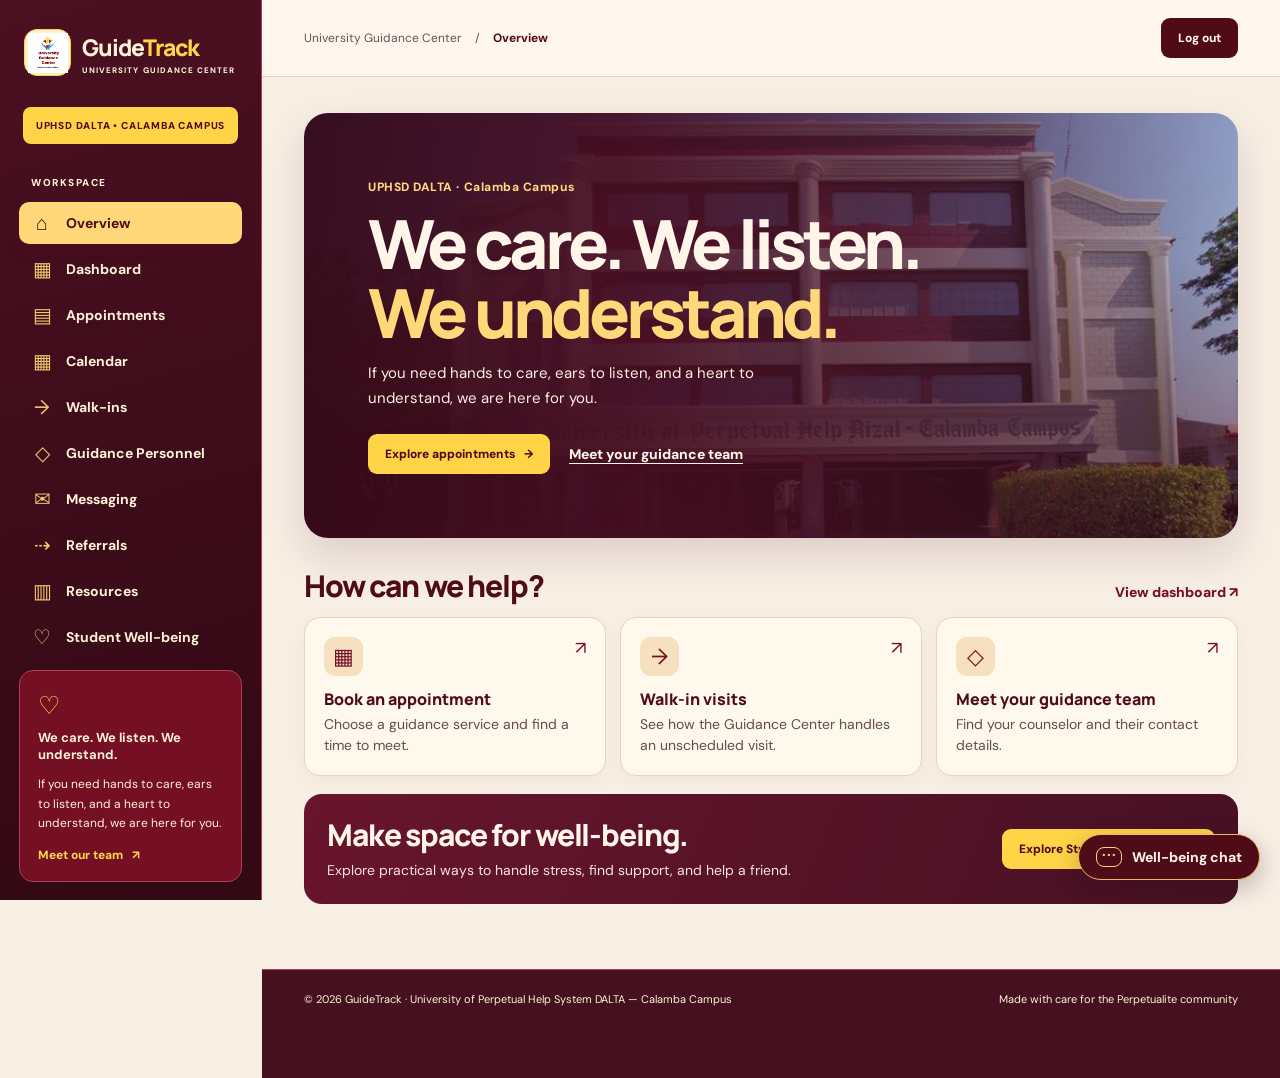
==== index.html @ 4d70324f "Add the guidance calendar and restrict appointment hours" ====
<!doctype html><html lang="en"><head><meta charset="UTF-8"><meta name="viewport" content="width=device-width, initial-scale=1"><meta name="theme-color" content="#740f24"><title>GuideTrack | University Guidance Center</title><meta name="description" content="GuideTrack guidance management portal for UPHSD Calamba"><link rel="preconnect" href="https://fonts.googleapis.com"><link rel="preconnect" href="https://fonts.gstatic.com" crossorigin><link href="https://fonts.googleapis.com/css2?family=DM+Sans:wght@400;500;600;700&family=Manrope:wght@400;500;600;700;800&display=swap" rel="stylesheet"><link rel="stylesheet" href="styles.css?v=maroon-yellow"><link rel="stylesheet" href="workspace.css?v=guidance-calendar"></head><body class="portal-page"><a class="portal-skip" href="#content">Skip to content</a><div class="app"><aside class="sidebar"><a class="brand" href="#home"><span class="brand-icon"><img src="guidance-logo.png" alt="Guidance Center logo"></span><span><strong>Guide<span>Track</span></strong><small>UNIVERSITY GUIDANCE CENTER</small></span></a><div class="campus">UPHSD DALTA <span>•</span> CALAMBA CAMPUS</div><div class="nav-label">WORKSPACE</div><nav id="nav" aria-label="GuideTrack workspace">
<a href="#home" data-page="home"><span class="portal-nav-icon" aria-hidden="true">&#8962;</span>Overview</a>
<a href="#dashboard" data-page="dashboard"><span class="portal-nav-icon" aria-hidden="true">&#9638;</span>Dashboard</a>
<a href="#appointments" data-page="appointments"><span class="portal-nav-icon" aria-hidden="true">&#9636;</span>Appointments</a>
<a href="#calendar" data-page="calendar"><span class="portal-nav-icon" aria-hidden="true">&#9638;</span>Calendar</a>
<a href="#walk-in" data-page="walk-in"><span class="portal-nav-icon" aria-hidden="true">&#8594;</span>Walk-ins</a>
<a href="#guidance" data-page="guidance"><span class="portal-nav-icon" aria-hidden="true">&#9671;</span>Guidance Personnel</a>
<a href="#messages" data-page="messages"><span class="portal-nav-icon" aria-hidden="true">&#9993;</span>Messaging</a>
<a href="#referrals" data-page="referrals"><span class="portal-nav-icon" aria-hidden="true">&#8674;</span>Referrals</a>
<a href="#resources" data-page="resources"><span class="portal-nav-icon" aria-hidden="true">&#9637;</span>Resources</a>
<a href="#wellbeing" data-page="wellbeing"><span class="portal-nav-icon" aria-hidden="true">&#9825;</span>Student Well-being</a>
</nav><div class="side-bottom"><div class="support"><span class="support-icon">♡</span><strong>We care. We listen. We understand.</strong><p>If you need hands to care, ears to listen, and a heart to understand, we are here for you.</p><a href="#guidance">Meet our team <span>↗</span></a></div></div></aside><div class="main-wrap"><header class="topbar"><button id="menu" class="menu" type="button" aria-label="Toggle menu" aria-controls="nav" aria-expanded="false">☰</button><div class="breadcrumbs">University Guidance Center <span>/</span> <strong id="crumb">Overview</strong></div><div class="top-right"><form method="post" action="/auth/logout"><button class="btn maroon" type="submit">Log out</button></form></div></header><main id="content" class="content" tabindex="-1"></main><footer class="footer">© 2026 GuideTrack · University of Perpetual Help System DALTA — Calamba Campus <span>Made with care for the Perpetualite community</span></footer></div></div><div id="toast" role="status" aria-live="polite"></div><script src="app.js?v=guidance-calendar"></script><details class="awareness-chat" id="awareness-chat">
  <summary class="chat-launcher"><span class="chat-icon" aria-hidden="true"></span><span>Well-being chat</span></summary>
  <section class="chat-window" aria-labelledby="chat-title">
    <header class="chat-header">
      <span class="chat-avatar" aria-hidden="true">&#9825;</span>
      <div><h2 id="chat-title">Well-being chat</h2><p>GuideTrack &middot; AI-assisted support</p></div>
      <button class="chat-close" type="button" aria-label="Close Well-being chat">&times;</button>
    </header>
    <div class="chat-conversation">
      <div class="chat-messages" id="chat-messages" role="log" aria-live="polite" aria-label="Chat messages" tabindex="0">
        <div class="chat-message"><span class="chat-author">GuideTrack</span><p>Hi, I&rsquo;m glad you&rsquo;re here. We can explore everyday well-being topics or ways to reach out for support. What&rsquo;s on your mind?</p></div>
      </div>
      <div class="chat-typing" id="chat-typing" role="status" hidden>
        <span class="chat-dots" aria-hidden="true"><i></i><i></i><i></i></span>
        <span>GuideTrack is finding a reply</span>
      </div>
    </div>
    <div class="chat-composer">
      <div class="chat-prompts" aria-label="Suggested questions">
        <button type="button" data-prompt="How can I handle exam stress?">Exam stress</button>
        <button type="button" data-prompt="How can I build a better sleep routine?">Better sleep</button>
        <button type="button" data-prompt="How do I reach the Guidance Center?">Find support</button>
      </div>
      <form id="awareness-form">
        <label class="chat-only-screen-reader" for="awareness-message">Your message</label>
        <textarea id="awareness-message" maxlength="800" rows="2" placeholder="Write a message&hellip;" aria-describedby="chat-privacy" required></textarea>
        <button class="chat-send" type="submit">Send <span aria-hidden="true">&rarr;</span></button>
      </form>
      <p id="chat-privacy">The chat may send your message to Cloudflare Workers AI to match it to a topic. Leave out private details.</p>
      <div class="chat-links">
        <a href="#wellbeing/urgent">Urgent help</a>
        <a href="#wellbeing">Mental health resources</a>
      </div>
    </div>
  </section>
</details><script src="wellbeing.js?v=internal-resources" defer></script></body></html>
---- styles.css ----
:root {
  --maroon-deep: #500b19;
  --maroon: #740f24;
  --maroon-accent: #932039;
  --gold: #f2cb72;
  --gold-ink: #835813;
}
*{box-sizing:border-box}html{scroll-behavior:smooth}body{margin:0;background:#f7f7f8;color:#24252c;font-family:'DM Sans',sans-serif;font-size:14px}a{text-decoration:none;color:inherit}button,input,select,textarea{font:inherit}button{cursor:pointer}.app{min-height:100vh;display:flex}.sidebar{width:262px;flex:none;background:#fff;border-right:1px solid #ececf0;padding:29px 19px 18px;display:flex;flex-direction:column;position:sticky;top:0;height:100vh;z-index:10}.brand{display:flex;align-items:center;gap:11px;padding:0 5px}.brand-icon{height:47px;width:47px;border:1px solid #eee1e5;border-radius:13px;display:grid;place-items:center;background:#fff}.brand-icon img{width:40px;height:40px;object-fit:contain}.brand strong{font:800 23px Manrope,sans-serif;letter-spacing:-1px;color:var(--maroon)}.brand strong span{color:var(--gold-ink)}.brand small{display:block;color:#9a9ba4;font-size:8px;font-weight:800;letter-spacing:1.05px;margin-top:2px}.campus{margin:28px 4px 32px;background:#fbf5f6;color:var(--maroon);border-radius:8px;padding:12px;font-size:10px;font-weight:800;letter-spacing:.8px;text-align:center}.campus span{color:var(--gold-ink)}.nav-label{font-size:10px;color:#aaaab3;font-weight:800;letter-spacing:1.5px;margin:0 12px 13px}nav{display:grid;gap:6px}nav a{padding:13px 14px;border-radius:9px;color:#70717d;font-weight:700;display:flex;gap:13px;align-items:center}nav a span{font-size:20px;width:22px;text-align:center;font-weight:400}nav a:hover{background:#faf2f4;color:var(--maroon)}nav a.active{background:var(--maroon);color:#fff;box-shadow:0 6px 14px #740f2426}.side-bottom{margin-top:auto}.support{background:#faf1f3;border:1px solid #f2e2e7;border-radius:14px;padding:18px}.support-icon{font-size:25px;color:var(--maroon)}.support strong{display:block;color:var(--maroon-deep);font-size:13px;margin:7px 0}.support p{color:#877780;font-size:12px;line-height:1.6}.support a{color:var(--maroon);font-weight:800;font-size:12px}.support a span{margin-left:6px}.side-footer{font-size:10px;color:#aaa;text-align:center;margin-top:22px}.main-wrap{flex:1;min-width:0}.topbar{height:77px;background:#fff;border-bottom:1px solid #ececf0;display:flex;align-items:center;justify-content:space-between;padding:0 42px;gap:16px}.breadcrumbs{font-size:12px;color:#9b9ca5}.breadcrumbs span{margin:0 10px;color:#d3d3d9}.breadcrumbs strong{color:#444651}.top-right{display:flex;align-items:center;gap:18px}.preview-tag{font-size:10px;letter-spacing:1px;font-weight:800;color:#995d2d;background:#fff6e9;padding:8px 11px;border-radius:20px}.user-dot{width:35px;height:35px;border-radius:50%;display:grid;place-items:center;background:#f0e4e7;color:var(--maroon);font-weight:800}.menu{display:none;background:none;border:0;font-size:23px}.content{max-width:1500px;padding:36px 42px 65px;margin:auto;min-height:calc(100vh - 130px)}.eyebrow{color:var(--maroon-accent);font-size:11px;letter-spacing:1.8px;font-weight:800;text-transform:uppercase}.page-title{font:800 clamp(26px,3vw,35px) Manrope,sans-serif;letter-spacing:-1.2px;margin:8px 0}.subtitle{color:#858692;font-size:14px;line-height:1.7}.hero{min-height:274px;background:linear-gradient(110deg,var(--maroon-deep),var(--maroon) 70%,var(--maroon-accent));color:#fff;border-radius:20px;position:relative;overflow:hidden;padding:39px 44px;display:flex;align-items:center;margin-bottom:28px}.hero:before,.hero:after{content:'';position:absolute;border:1px solid #ffffff1c;border-radius:50%;width:470px;height:470px;right:-100px;top:-220px}.hero:after{width:330px;height:330px;right:50px;top:-130px}.hero-copy{position:relative;z-index:1;max-width:660px}.hero .eyebrow{color:var(--gold)}.hero h1{font:800 clamp(27px,3vw,39px) Manrope,sans-serif;letter-spacing:-1.2px;margin:12px 0}.hero p{color:#f4dce3;line-height:1.7;max-width:560px}.hero .btn{margin-top:13px}.btn{display:inline-flex;align-items:center;justify-content:center;gap:9px;border:0;border-radius:9px;padding:12px 17px;font-weight:800;font-size:12px;transition:.15s}.btn:hover{transform:translateY(-1px)}.btn.gold{background:var(--gold);color:var(--maroon-deep)}.btn.maroon{background:var(--maroon);color:#fff}.btn.light{background:#f9f0f2;color:var(--maroon)}.btn.outline{border:1px solid #e9dfe2;color:var(--maroon);background:#fff}.section-title{font:800 19px Manrope,sans-serif;letter-spacing:-.6px;margin:0}.section-heading{display:flex;justify-content:space-between;align-items:center;margin:31px 0 17px;gap:12px}.section-heading a{color:var(--maroon);font-weight:800;font-size:12px}.grid{display:grid;gap:17px}.grid.three{grid-template-columns:repeat(3,minmax(0,1fr))}.grid.four{grid-template-columns:repeat(4,minmax(0,1fr))}.tile,.panel{background:#fff;border:1px solid #ebebef;border-radius:14px;padding:23px;box-shadow:0 4px 14px #20202a05}.tile{display:block;transition:.2s}.tile:hover{border-color:#e6c6ce;transform:translateY(-3px);box-shadow:0 12px 24px #20202a0b}.tile-icon{width:43px;height:43px;background:#f9eff2;color:var(--maroon-accent);border-radius:11px;display:grid;place-items:center;font-size:24px;margin-bottom:20px}.tile h3{font:800 15px Manrope,sans-serif;margin:0 0 9px}.tile p{font-size:12px;color:#92939c;line-height:1.7;margin:0}.tile .arrow{display:block;color:var(--maroon-accent);font-size:20px;margin-top:13px}.two-col{display:grid;grid-template-columns:1.3fr 1fr;gap:18px}.announcement{display:flex;gap:15px;align-items:start;padding:17px 0;border-bottom:1px solid #f0f0f2}.announcement:last-child{border:0}.announcement .date{background:#fbf2f4;color:var(--maroon);padding:9px;border-radius:8px;font-size:11px;text-align:center;font-weight:800;min-width:52px}.announcement strong{display:block;font-size:13px}.announcement p{color:#92939c;font-size:12px;line-height:1.6;margin:6px 0}.steps{display:grid;gap:15px}.step{display:flex;align-items:start;gap:14px}.step b{background:#f8eef1;color:var(--maroon);border-radius:9px;padding:10px 14px}.step strong{display:block;margin:2px 0 4px}.step p{margin:0;color:#92939c;font-size:12px;line-height:1.6}.team-grid{display:grid;grid-template-columns:repeat(4,minmax(0,1fr));gap:19px}.person{background:#fff;border:1px solid #ededf0;border-radius:15px;overflow:hidden}.portrait{height:260px;background:#f4edf0;overflow:hidden}.portrait img{width:100%;height:100%;object-fit:cover;object-position:center top}.person-body{padding:18px}.person-body h3{font:800 14px Manrope,sans-serif;margin:0 0 7px;line-height:1.5}.role{font-size:12px;font-weight:800;color:var(--maroon-accent)}.person-body p{font-size:11px;color:#8b8b95;line-height:1.65;min-height:32px}.person .btn{width:100%;margin-top:8px}.form-grid{display:grid;grid-template-columns:1fr 1fr;gap:17px}.field{display:grid;gap:8px}.field.full{grid-column:1/-1}.field label{font-size:12px;color:#4c4b55;font-weight:800}.field input,.field select,.field textarea{border:1px solid #e4e3e9;border-radius:9px;padding:13px;background:#fff;outline:none;width:100%;color:#353541}.field input:focus,.field select:focus,.field textarea:focus{border-color:var(--maroon-accent);box-shadow:0 0 0 3px #93203926}.field textarea{min-height:110px;resize:vertical}.note{border-radius:10px;padding:13px 16px;background:#fff7e9;color:#906a31;font-size:12px;line-height:1.6;margin:20px 0}.empty{padding:30px;text-align:center;color:#96969f;border:1px dashed #dedee3;border-radius:12px;background:#fff}.page-intro{margin-bottom:26px}.footer{border-top:1px solid #eee;padding:22px 42px;color:#a4a4ac;font-size:11px;display:flex;justify-content:space-between;gap:15px}#toast{position:fixed;right:24px;bottom:24px;background:#342b30;color:white;padding:14px 20px;border-radius:11px;box-shadow:0 12px 35px #0002;display:none;z-index:99;max-width:350px}.resources{display:grid;grid-template-columns:repeat(2,1fr);gap:16px}.resource{padding:20px;border:1px solid #eee;background:#fff;border-radius:13px}.resource h3{font:800 15px Manrope;margin:0 0 9px}.resource p{color:#888;font-size:12px;line-height:1.6}@media(max-width:1100px){.team-grid{grid-template-columns:repeat(2,1fr)}.grid.three{grid-template-columns:repeat(2,1fr)}}@media(max-width:760px){.sidebar{position:fixed;transform:translateX(-105%);transition:.2s;box-shadow:0 10px 50px #0002}.sidebar.open{transform:translateX(0)}.menu{display:block}.topbar{padding:0 18px;height:66px}.breadcrumbs{flex:1}.content{padding:23px 17px 45px}.hero{padding:29px 24px;min-height:300px}.hero h1{font-size:29px}.grid.three,.two-col,.team-grid,.form-grid,.resources{grid-template-columns:1fr}.field.full{grid-column:auto}.portrait{height:350px}.footer{padding:18px;display:block;line-height:1.7}.preview-tag{display:none}}
/* GuideTrack brand surfaces shared by the workspace and account pages. */
:root {
  --gold: #ffd447;
  --gold-ink: #714701;
  --canvas: #f5e5d0;
  --surface: #fff0ce;
  --surface-muted: #f7ddb0;
  --surface-border: #dfba86;
  --maroon-border: #a94054;
  --on-maroon: #fff2d6;
}

body { background: var(--canvas); }

.sidebar, .topbar, .footer, .auth-page .auth-header {
  background: var(--maroon-deep);
  color: var(--on-maroon);
  border-color: var(--maroon-border);
}

.sidebar .brand strong, .auth-header .brand strong, .breadcrumbs strong { color: var(--on-maroon); }
.sidebar .brand strong span, .auth-header .brand strong span, .auth-header .auth-link { color: var(--gold); }
.sidebar .brand small, .auth-page .auth-header .brand small,
.sidebar .nav-label, .sidebar .side-footer, .breadcrumbs, .breadcrumbs span {
  color: var(--on-maroon);
}
.brand-icon { background: var(--surface); border-color: var(--gold); }
.campus { background: var(--gold); color: var(--maroon-deep); }
.campus span { color: inherit; }

.sidebar nav a { color: var(--on-maroon); }
.sidebar nav a:hover { background: var(--maroon); color: var(--on-maroon); }
.sidebar nav a.active { background: var(--gold); color: var(--maroon-deep); }
.menu { color: var(--on-maroon); }
.topbar .btn.maroon { background: var(--gold); color: var(--maroon-deep); }

.support {
  background: var(--maroon);
  border-color: var(--maroon-border);
}
.support strong, .support p { color: var(--on-maroon); }
.support a, .support-icon { color: var(--gold); }

.tile, .panel, .person, .resource, .empty, .auth-page .auth-card {
  background: var(--surface);
  border-color: var(--surface-border);
}

.btn.light, .btn.outline, .preview-tag, .announcement .date, .step b, .tile-icon, .visit-card .visit-status {
  background: var(--surface-muted);
  color: var(--maroon-deep);
  border-color: var(--surface-border);
}

.field input, .field select, .field textarea { background: #fff7e2; border-color: #a87a4d; }
.field input::placeholder, .field textarea::placeholder { color: #67544b; }
.tile p, .announcement p, .step p, .person-body p, .resource p, .subtitle, .empty { color: #654d48; }
.page-title, .section-title { color: var(--maroon-deep); }

body.auth-page { background: var(--canvas); }
.auth-page .auth-campus { border-top: 5px solid var(--gold); }

:focus-visible { outline: 3px solid var(--maroon-accent); outline-offset: 3px; }
.sidebar :focus-visible, .topbar :focus-visible, .auth-header :focus-visible {
  outline-color: var(--gold);
}
---- workspace.css ----
.sidebar { overflow-y: auto; }
.workflow-form { display: grid; gap: 14px; margin-top: 16px; }
.workflow-form textarea { resize: vertical; }
.workflow-form .btn, .workflow-actions .btn { justify-self: start; }
.workflow-metrics, .workflow-summary { margin: 18px 0; }
.workflow-metrics h2 { margin: 0 0 8px; font-size: 14px; }
.workflow-metrics strong { font-size: 26px; color: var(--maroon); }
.workflow-counts div { display: flex; justify-content: space-between; gap: 12px; padding: 6px 0; }
.visit-card { border-top: 1px solid #eee1e5; margin-top: 16px; padding-top: 16px; }
.visit-card h3 { font-size: 15px; margin: 0; }
.visit-card p { line-height: 1.6; }
.visit-heading, .workflow-actions, .appointment-reminder { display: flex; align-items: center; flex-wrap: wrap; gap: 8px; }
.visit-heading { justify-content: space-between; }
.visit-status { background: #faf1f3; color: var(--maroon); border-radius: 16px; padding: 5px 10px; font-weight: 700; }
.visit-times { display: flex; flex-wrap: wrap; gap: 12px 20px; }
.visit-times dt { font-weight: 700; }
.visit-times dd { margin: 3px 0 0; }
.appointment-reminder { margin: 12px 0; padding: 9px; background: #fff6e9; color: #6e4a17; border-radius: 8px; font-weight: 700; }
.workflow-link, .workflow-email { color: var(--maroon); text-decoration: underline; }
.workflow-email { display: block; overflow-wrap: anywhere; }
.workflow-message { overflow-wrap: anywhere; white-space: pre-wrap; }
@media (max-width: 760px) {
  .workflow-metrics.grid.four { grid-template-columns: repeat(2, minmax(0, 1fr)); }
}

.wellbeing-grid { gap: 18px; }
.wellbeing-grid p, .wellbeing-grid li { line-height: 1.6; }
.wellbeing-options { display: flex; flex-wrap: wrap; gap: 9px; margin-top: 16px; }
.wellbeing-checklist { display: grid; gap: 9px; list-style: none; padding: 0; }
.wellbeing-checklist input { accent-color: var(--maroon); }
.wellbeing-grid details { margin-top: 12px; border-top: 1px solid var(--surface-border); padding-top: 12px; }
.wellbeing-grid summary { color: var(--maroon-deep); font-weight: 800; cursor: pointer; }
.wellbeing-urgent { scroll-margin-top: 20px; border-left: 4px solid var(--maroon); }

.awareness-chat {
  position: fixed; right: 20px; bottom: 20px; z-index: 30;
  max-width: calc(100vw - 40px);
}
.chat-launcher {
  display: flex; align-items: center; gap: 10px; width: max-content; margin-left: auto;
  padding: 12px 17px; border: 1px solid #e9be63; border-radius: 28px;
  background: var(--maroon-deep); color: #fff4e4; cursor: pointer; font-weight: 800;
  box-shadow: 0 8px 24px #290b1644;
  transition: background .18s, transform .18s;
}
.chat-launcher:hover { background: var(--maroon); transform: translateY(-2px); }
.chat-launcher::-webkit-details-marker { display: none; }
.chat-icon {
  position: relative; width: 26px; height: 20px; border: 1px solid #f8d17e;
  border-radius: 8px; color: #f8d17e;
}
.chat-icon::after { content: '...'; position: absolute; inset: -6px 0 0; text-align: center; letter-spacing: 1px; }
.awareness-chat[open] { display: flex; flex-direction: column-reverse; gap: 10px; }
.chat-window {
  display: flex; flex-direction: column; overflow: hidden;
  width: min(390px, calc(100vw - 40px)); height: min(560px, calc(100dvh - 95px));
  border: 1px solid #dfba86; border-radius: 20px; background: #fff9ef; color: #2e1e23;
  box-shadow: 0 18px 48px #290b164d;
  animation: chat-appear .22s ease-out both;
}
.chat-header {
  flex: none; display: flex; align-items: center; gap: 11px;
  padding: 13px 14px; color: #fff3e4; background: var(--maroon-deep);
}
.chat-avatar {
  display: grid; place-items: center; flex: none; width: 40px; height: 40px;
  border-radius: 50%; background: var(--gold); color: var(--maroon-deep); font-size: 23px;
}
.chat-header h2 { margin: 0; font: 800 16px/1.3 Manrope, sans-serif; }
.chat-header p { margin: 2px 0 0; color: #f0cfbc; font-size: 11px; }
.chat-close {
  margin-left: auto; width: 38px; height: 38px; border: 1px solid #f9ddad66;
  border-radius: 50%; background: transparent; color: inherit; font-size: 20px;
}
.chat-close:hover { background: var(--maroon); }
.chat-close:focus-visible { outline-color: var(--gold); }
.chat-conversation { flex: 1; min-height: 48px; display: flex; flex-direction: column; }
.chat-messages { flex: 1; overflow-y: auto; min-height: 0; padding: 15px 13px 10px; }
.chat-message {
  width: fit-content; max-width: 87%; overflow-wrap: anywhere; margin: 0 0 13px;
  animation: chat-appear .2s ease-out both;
}
.chat-message-user { margin-left: auto; }
.chat-author { display: block; color: #6b5158; font-size: 11px; font-weight: 800; margin: 0 5px 4px; }
.chat-message-user .chat-author { text-align: right; }
.chat-message p {
  margin: 0; padding: 9px 12px; border-radius: 4px 14px 14px; background: #f5e5d6;
  font-size: 13px; line-height: 1.55; white-space: pre-wrap;
}
.chat-message-user p { background: var(--maroon); color: white; border-radius: 14px 4px 14px 14px; }
.chat-typing { padding: 0 13px 9px; font-size: 11px; color: #684e57; }
.chat-dots { display: inline-flex; align-items: center; gap: 3px; margin-right: 5px; }
.chat-dots i { width: 4px; height: 4px; border-radius: 50%; background: var(--maroon); animation: chat-dot .9s ease-in-out infinite alternate; }
.chat-dots i:nth-child(2) { animation-delay: .13s; }
.chat-dots i:nth-child(3) { animation-delay: .26s; }
.chat-composer { flex: none; padding: 10px 12px; border-top: 1px solid #ebd8c5; background: #fff3e0; }
.chat-prompts { display: flex; flex-wrap: wrap; gap: 5px; margin-bottom: 8px; }
.chat-prompts button {
  padding: 5px 9px; border: 1px solid #c99e74; border-radius: 16px;
  background: #fffaf3; color: var(--maroon-deep); font-size: 11px; font-weight: 700;
}
.chat-prompts button:hover { background: #f9dda6; }
.chat-composer form { display: flex; align-items: stretch; gap: 7px; }
.chat-composer textarea {
  min-width: 0; flex: 1; resize: none; padding: 8px; border: 1px solid #ae8873;
  border-radius: 10px; background: #fffaf3; font-size: 16px;
}
.chat-send {
  align-self: stretch; padding: 0 11px; border: 0; border-radius: 10px;
  background: var(--maroon); color: white; font-weight: 800;
}
.chat-send:hover { background: var(--maroon-deep); }
.chat-send:disabled { cursor: wait; opacity: .65; }
.chat-composer p { margin: 7px 0 4px; font-size: 10px; line-height: 1.4; color: #65505a; }
.chat-links { display: flex; flex-wrap: wrap; gap: 5px 14px; }
.chat-links a { color: var(--maroon); text-decoration: underline; font-size: 11px; font-weight: 700; }
.chat-only-screen-reader { position: absolute; width: 1px; height: 1px; overflow: hidden; clip-path: inset(50%); white-space: nowrap; }
body:has(.awareness-chat) .footer { padding-bottom: 72px; }

@keyframes chat-appear { from { opacity: 0; transform: translateY(7px); } to { opacity: 1; transform: translateY(0); } }
@keyframes chat-dot { from { opacity: .35; transform: translateY(1px); } to { opacity: 1; transform: translateY(-3px); } }
@media (prefers-reduced-motion: reduce) {
  .chat-window, .chat-message, .chat-dots i { animation: none; }
  .chat-launcher { transition: none; }
}

@media (max-height: 430px) {
  .chat-window { overflow-y: auto; }
  .chat-conversation { min-height: 130px; }
}

/* Signed-in workspace */
.portal-page { background: #f7eee4; }
.portal-page .sidebar { background: linear-gradient(165deg, #4b1022, #310813); }
.portal-page .sidebar .brand { margin-bottom: 3px; }
.portal-page .sidebar nav { gap: 4px; }
.portal-page .sidebar nav a { padding: 11px 12px; border-radius: 10px; }
.portal-page .sidebar nav a.active { background: #ffd979; }
.portal-page .portal-nav-icon { color: #f4c96d; line-height: 1; }
.portal-page nav a.active .portal-nav-icon { color: var(--maroon-deep); }
.portal-page .topbar { background: #fff7ed; border-color: #e8d4bd; }
.portal-page .breadcrumbs, .portal-page .breadcrumbs span { color: #67515a; }
.portal-page .breadcrumbs strong, .portal-page .menu { color: var(--maroon-deep); }
.portal-page .topbar .btn.maroon { background: var(--maroon-deep); color: #fff5e8; }
.portal-page .topbar :focus-visible { outline-color: var(--maroon); }
.portal-page .content { max-width: 1440px; }
.portal-skip { position: fixed; top: 10px; left: 12px; z-index: 60; padding: 12px; background: var(--gold); transform: translateY(-150%); }
.portal-skip:focus { transform: translateY(0); }

.portal-hero {
  min-height: 380px; display: flex; align-items: center; padding: clamp(24px, 5vw, 66px);
  border-radius: 24px; color: #fff5e9;
  background: linear-gradient(90deg, #350918f7 0%, #450d21ed 34%, #431023a6 69%, #48112445),
    linear-gradient(0deg, #35091885, transparent 65%), url("calamba-campus.jpg") center 48% / cover;
  box-shadow: 0 18px 42px #4c172025;
}
.portal-hero-copy { max-width: 570px; }
.portal-campus-label { color: #ffd780; font-weight: 800; font-size: 12px; letter-spacing: .045em; }
.portal-hero h1 { margin: 14px 0; font: 800 clamp(34px, 5.3vw, 72px)/1.02 Manrope, sans-serif; letter-spacing: -.059em; }
.portal-hero h1 em { color: #ffd979; font-style: normal; }
.portal-hero p { max-width: 44ch; margin: 0; color: #ffede3; font-size: 15px; line-height: 1.65; }
.portal-hero-actions { margin-top: 23px; display: flex; flex-wrap: wrap; align-items: center; gap: 13px 19px; }
.portal-hero-link { font-weight: 800; text-decoration: underline; text-underline-offset: 4px; }
.portal-hero :focus-visible, .portal-wellbeing :focus-visible { outline-color: #ffd979; }

.portal-section-heading { display: flex; align-items: baseline; justify-content: space-between; flex-wrap: wrap; gap: 8px; margin: 30px 0 13px; }
.portal-section-heading h2, .portal-wellbeing h2 { margin: 0; font: 800 clamp(22px, 3vw, 30px)/1.2 Manrope, sans-serif; letter-spacing: -.038em; }
.portal-section-heading h2 { color: var(--maroon-deep); }
.portal-section-heading a { color: var(--maroon); font-weight: 800; }
.portal-service-grid { display: grid; grid-template-columns: repeat(3, minmax(0, 1fr)); gap: 14px; }
.portal-service {
  position: relative; min-height: 155px; display: block; padding: 19px; border: 1px solid #e8d4bd;
  border-radius: 16px; background: #fff8ed; box-shadow: 0 6px 20px #4c172009;
  transition: transform .18s ease-out, box-shadow .18s ease-out, border-color .18s ease-out;
}
.portal-service:hover { transform: translateY(-3px); border-color: #bc8e68; box-shadow: 0 10px 26px #4c17201b; }
.portal-service-icon { display: grid; place-items: center; width: 39px; height: 39px; border-radius: 11px; color: var(--maroon); background: #f6e0bf; font-size: 22px; }
.portal-service-arrow { position: absolute; top: 18px; right: 19px; color: var(--maroon); font-size: 18px; }
.portal-service h3 { margin: 13px 0 5px; color: var(--maroon-deep); font: 800 16px/1.25 Manrope, sans-serif; }
.portal-service p { margin: 0; color: #654d48; line-height: 1.5; }
.portal-wellbeing {
  display: flex; justify-content: space-between; align-items: center; flex-wrap: wrap; gap: 14px;
  margin-top: 18px; padding: 23px; color: #fff6e9; border-radius: 18px;
  background: linear-gradient(112deg, #68152d, #461123);
}
.portal-wellbeing p { margin: 7px 0 0; color: #f8e4dc; line-height: 1.5; }
.portal-page .panel, .portal-page .resource, .portal-page .person { background: #fff8ed; border-color: #e8d4bd; border-radius: 16px; }
.portal-page .workflow-metrics .panel { border-top: 3px solid #d8a947; }
.portal-page .page-title { letter-spacing: -.045em; }
.portal-page .footer { background: #451020; }
@media (max-width: 980px) {
  .portal-hero { min-height: 330px; }
}
@media (max-width: 760px) {
  .portal-hero { min-height: 315px; border-radius: 18px; background-position: center, center, 60% center; }
  .portal-service-grid { grid-template-columns: 1fr; gap: 9px; }
  .portal-service { min-height: auto; padding: 14px 40px 14px 64px; }
  .portal-service-icon { position: absolute; top: 14px; left: 14px; }
  .portal-service h3 { margin-top: 2px; }
}
@media (prefers-reduced-motion: reduce) {
  .portal-service { transition: none; }
  .portal-service:hover { transform: none; }
}

.directory-controls {
  display: grid; grid-template-columns: minmax(0, 1.4fr) minmax(0, 1fr);
  gap: 12px 16px; margin-bottom: 18px;
}
.directory-controls p { grid-column: 1 / -1; margin: 0; color: #654d48; font-size: 12px; }
.directory-grid .person {
  display: grid; grid-template-rows: auto 1fr auto auto; min-width: 0; row-gap: 0;
}
@supports (grid-template-rows: subgrid) {
  .directory-grid .person { grid-row: span 4; grid-template-rows: subgrid; }
}
.directory-grid .person[hidden] { display: none; }
.directory-grid .portrait { height: auto; aspect-ratio: 4 / 4.6; }
.directory-grid .portrait img { display: block; }
.directory-bio, .directory-contact, .directory-actions { padding-inline: 16px; min-width: 0; }
.directory-bio { padding-top: 15px; }
.directory-bio h3 { margin: 0 0 7px; color: var(--maroon-deep); font: 800 15px/1.4 Manrope, sans-serif; }
.directory-bio p { margin: 8px 0 12px; color: #654d48; line-height: 1.5; font-size: 12px; }
.directory-contact { align-content: start; padding-bottom: 10px; }
.directory-contact .workflow-email { font-size: 12px; line-height: 1.5; }
.directory-copy { padding: 6px 0; background: transparent; border: 0; color: var(--maroon); font-weight: 800; font-size: 12px; }
.directory-copy:hover { text-decoration: underline; }
.directory-actions { display: grid; align-content: start; gap: 7px; padding-bottom: 16px; }
.directory-actions .btn { margin: 0; min-height: 38px; text-align: center; }
@media (max-width: 600px) {
  .directory-controls { grid-template-columns: 1fr; }
  .directory-grid .portrait { max-height: 325px; }
}

.visit-date-fields { display: grid; grid-template-columns: repeat(2, minmax(0, 1fr)); gap: 12px; }
.office-hours { margin: 0; color: #654d48; font-size: 12px; line-height: 1.5; }
.calendar-list-heading, .calendar-toolbar, .calendar-nav {
  display: flex; flex-wrap: wrap; align-items: center; gap: 8px;
}
.calendar-list-heading, .calendar-toolbar { justify-content: space-between; }
.calendar-overview, .calendar-filters { display: grid; gap: 10px; margin-bottom: 14px; }
.calendar-overview { grid-template-columns: repeat(4, minmax(0, 1fr)); }
.calendar-total { display: grid; gap: 3px; padding: 12px; border: 1px solid #e8d4bd; border-radius: 12px; background: #fff8ed; }
.calendar-total span { color: #654d48; font-size: 12px; }
.calendar-total strong { color: var(--maroon-deep); font-size: 22px; }
.calendar-filters { grid-template-columns: 1.5fr 1fr 1fr; margin: 14px 0; }
.calendar-grid { display: grid; grid-template-columns: repeat(7, minmax(0, 1fr)); gap: 4px; }
.calendar-weekday { text-align: center; padding: 5px 0; color: #654d48; font-size: 12px; font-weight: 800; }
.calendar-day {
  position: relative; display: flex; flex-direction: column; align-items: stretch; gap: 4px;
  min-width: 0; min-height: 98px; padding: 6px; text-align: left; border: 1px solid #e8d4bd;
  border-radius: 8px; background: #fffaf1; color: var(--maroon-deep);
}
.calendar-day:hover { border-color: var(--maroon); }
.calendar-day[aria-pressed="true"] { border: 2px solid var(--maroon); padding: 5px; background: #fff0ce; }
.calendar-outside { color: #715f61; background: #f7ede4; }
.calendar-day-number { align-self: flex-start; min-width: 24px; padding: 3px; text-align: center; font-size: 12px; font-weight: 800; }
.calendar-day[aria-current="date"] .calendar-day-number { background: var(--maroon); color: white; border-radius: 14px; }
.calendar-day-count { position: absolute; top: 7px; right: 6px; font-size: 10px; font-weight: 800; }
.calendar-event {
  overflow: hidden; text-overflow: ellipsis; white-space: nowrap; border-radius: 4px;
  padding: 3px 4px; background: #f4ddb7; color: #5a341d; font-size: 10px; font-weight: 800;
}
.calendar-event[data-status="Ongoing"] { background: var(--maroon); color: white; }
.calendar-event[data-status="Completed"] { background: #e7e9dd; color: #35442e; }
.calendar-more { background: transparent; }
.calendar-agenda { margin-top: 14px; }
@media (max-width: 760px) {
  .calendar-panel { padding: 12px; }
  .calendar-filters { grid-template-columns: repeat(2, minmax(0, 1fr)); }
  .calendar-filters .field:first-child { grid-column: 1 / -1; }
  .calendar-day { min-height: 64px; }
  .calendar-event { display: none; }
}
@media (max-width: 460px) {
  .visit-date-fields { grid-template-columns: 1fr; }
  .calendar-overview { grid-template-columns: repeat(2, minmax(0, 1fr)); }
  .calendar-day { min-height: 50px; }
  .calendar-day-count { position: static; align-self: center; }
  .calendar-day-number { align-self: center; }
}
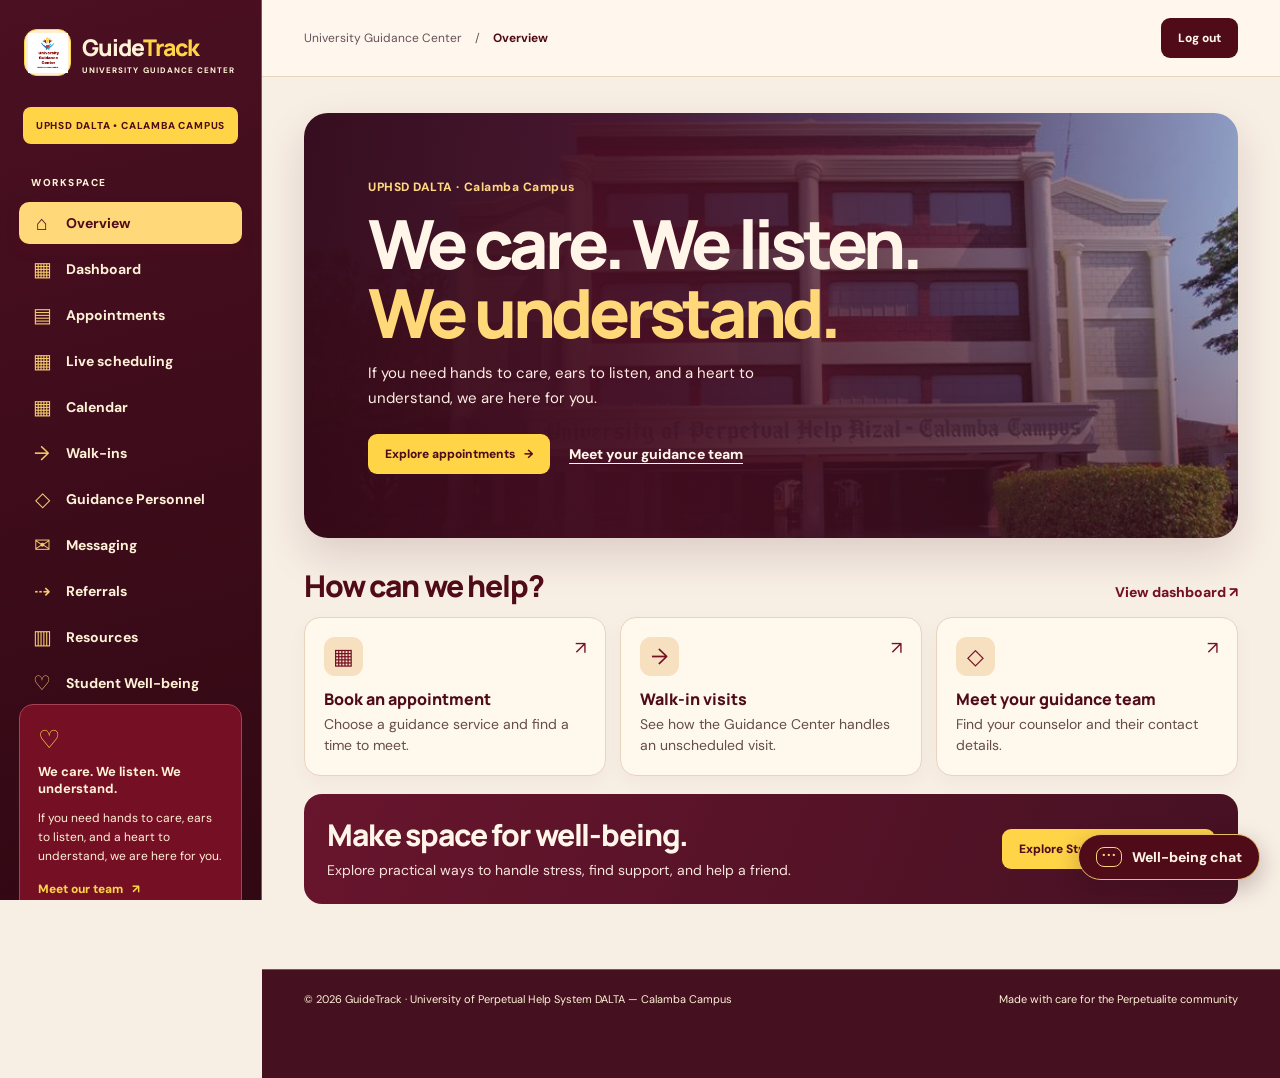
==== commit 9c4fe2a8: "Add verified staff access and live guidance scheduling" ====
--- a/index.html
+++ b/index.html
@@ -2,6 +2,7 @@
 <a href="#home" data-page="home"><span class="portal-nav-icon" aria-hidden="true">&#8962;</span>Overview</a>
 <a href="#dashboard" data-page="dashboard"><span class="portal-nav-icon" aria-hidden="true">&#9638;</span>Dashboard</a>
 <a href="#appointments" data-page="appointments"><span class="portal-nav-icon" aria-hidden="true">&#9636;</span>Appointments</a>
+<a href="scheduling.html"><span class="portal-nav-icon" aria-hidden="true">&#9638;</span>Live scheduling</a>
 <a href="#calendar" data-page="calendar"><span class="portal-nav-icon" aria-hidden="true">&#9638;</span>Calendar</a>
 <a href="#walk-in" data-page="walk-in"><span class="portal-nav-icon" aria-hidden="true">&#8594;</span>Walk-ins</a>
 <a href="#guidance" data-page="guidance"><span class="portal-nav-icon" aria-hidden="true">&#9671;</span>Guidance Personnel</a>
@@ -9,7 +10,7 @@
 <a href="#referrals" data-page="referrals"><span class="portal-nav-icon" aria-hidden="true">&#8674;</span>Referrals</a>
 <a href="#resources" data-page="resources"><span class="portal-nav-icon" aria-hidden="true">&#9637;</span>Resources</a>
 <a href="#wellbeing" data-page="wellbeing"><span class="portal-nav-icon" aria-hidden="true">&#9825;</span>Student Well-being</a>
-</nav><div class="side-bottom"><div class="support"><span class="support-icon">♡</span><strong>We care. We listen. We understand.</strong><p>If you need hands to care, ears to listen, and a heart to understand, we are here for you.</p><a href="#guidance">Meet our team <span>↗</span></a></div></div></aside><div class="main-wrap"><header class="topbar"><button id="menu" class="menu" type="button" aria-label="Toggle menu" aria-controls="nav" aria-expanded="false">☰</button><div class="breadcrumbs">University Guidance Center <span>/</span> <strong id="crumb">Overview</strong></div><div class="top-right"><form method="post" action="/auth/logout"><button class="btn maroon" type="submit">Log out</button></form></div></header><main id="content" class="content" tabindex="-1"></main><footer class="footer">© 2026 GuideTrack · University of Perpetual Help System DALTA — Calamba Campus <span>Made with care for the Perpetualite community</span></footer></div></div><div id="toast" role="status" aria-live="polite"></div><script src="app.js?v=guidance-calendar"></script><details class="awareness-chat" id="awareness-chat">
+</nav><div class="side-bottom"><div class="support"><span class="support-icon">♡</span><strong>We care. We listen. We understand.</strong><p>If you need hands to care, ears to listen, and a heart to understand, we are here for you.</p><a href="#guidance">Meet our team <span>↗</span></a></div></div></aside><div class="main-wrap"><header class="topbar"><button id="menu" class="menu" type="button" aria-label="Toggle menu" aria-controls="nav" aria-expanded="false">☰</button><div class="breadcrumbs">University Guidance Center <span>/</span> <strong id="crumb">Overview</strong></div><div class="top-right"><form method="post" action="/auth/logout"><button class="btn maroon" type="submit">Log out</button></form></div></header><main id="content" class="content" tabindex="-1"></main><footer class="footer">© 2026 GuideTrack · University of Perpetual Help System DALTA — Calamba Campus <span>Made with care for the Perpetualite community</span></footer></div></div><div id="toast" role="status" aria-live="polite"></div><script src="app.js?v=staff-scheduling"></script><details class="awareness-chat" id="awareness-chat">
   <summary class="chat-launcher"><span class="chat-icon" aria-hidden="true"></span><span>Well-being chat</span></summary>
   <section class="chat-window" aria-labelledby="chat-title">
     <header class="chat-header">
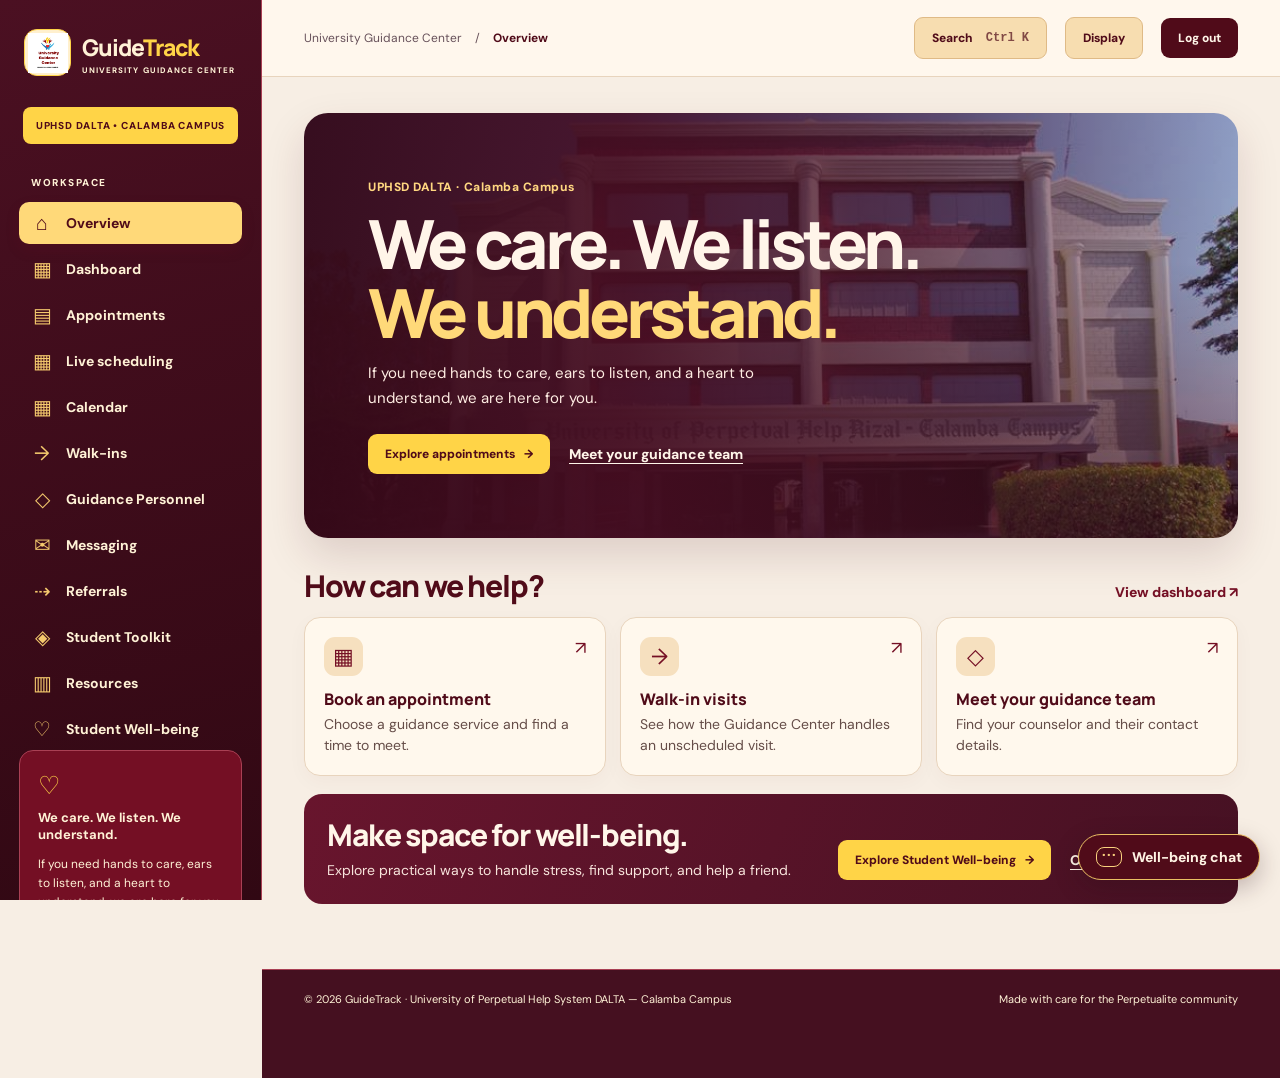
==== commit 042d8dbf: "Expand GuideTrack with a Student Toolkit and scheduling tools" ====
--- a/index.html
+++ b/index.html
@@ -1,4 +1,4 @@
-<!doctype html><html lang="en"><head><meta charset="UTF-8"><meta name="viewport" content="width=device-width, initial-scale=1"><meta name="theme-color" content="#740f24"><title>GuideTrack | University Guidance Center</title><meta name="description" content="GuideTrack guidance management portal for UPHSD Calamba"><link rel="preconnect" href="https://fonts.googleapis.com"><link rel="preconnect" href="https://fonts.gstatic.com" crossorigin><link href="https://fonts.googleapis.com/css2?family=DM+Sans:wght@400;500;600;700&family=Manrope:wght@400;500;600;700;800&display=swap" rel="stylesheet"><link rel="stylesheet" href="styles.css?v=maroon-yellow"><link rel="stylesheet" href="workspace.css?v=guidance-calendar"></head><body class="portal-page"><a class="portal-skip" href="#content">Skip to content</a><div class="app"><aside class="sidebar"><a class="brand" href="#home"><span class="brand-icon"><img src="guidance-logo.png" alt="Guidance Center logo"></span><span><strong>Guide<span>Track</span></strong><small>UNIVERSITY GUIDANCE CENTER</small></span></a><div class="campus">UPHSD DALTA <span>•</span> CALAMBA CAMPUS</div><div class="nav-label">WORKSPACE</div><nav id="nav" aria-label="GuideTrack workspace">
+<!doctype html><html lang="en"><head><meta charset="UTF-8"><meta name="viewport" content="width=device-width, initial-scale=1"><meta name="theme-color" content="#740f24"><title>GuideTrack | University Guidance Center</title><meta name="description" content="GuideTrack guidance management portal for UPHSD Calamba"><link rel="preconnect" href="https://fonts.googleapis.com"><link rel="preconnect" href="https://fonts.gstatic.com" crossorigin><link href="https://fonts.googleapis.com/css2?family=DM+Sans:wght@400;500;600;700&family=Manrope:wght@400;500;600;700;800&display=swap" rel="stylesheet"><link rel="stylesheet" href="styles.css?v=maroon-yellow"><link rel="stylesheet" href="workspace.css?v=guidance-calendar"><link rel="stylesheet" href="toolkit.css?v=student-tools"></head><body class="portal-page"><a class="portal-skip" href="#content">Skip to content</a><div class="app"><aside class="sidebar"><a class="brand" href="#home"><span class="brand-icon"><img src="guidance-logo.png" alt="Guidance Center logo"></span><span><strong>Guide<span>Track</span></strong><small>UNIVERSITY GUIDANCE CENTER</small></span></a><div class="campus">UPHSD DALTA <span>•</span> CALAMBA CAMPUS</div><div class="nav-label">WORKSPACE</div><nav id="nav" aria-label="GuideTrack workspace">
 <a href="#home" data-page="home"><span class="portal-nav-icon" aria-hidden="true">&#8962;</span>Overview</a>
 <a href="#dashboard" data-page="dashboard"><span class="portal-nav-icon" aria-hidden="true">&#9638;</span>Dashboard</a>
 <a href="#appointments" data-page="appointments"><span class="portal-nav-icon" aria-hidden="true">&#9636;</span>Appointments</a>
@@ -8,9 +8,10 @@
 <a href="#guidance" data-page="guidance"><span class="portal-nav-icon" aria-hidden="true">&#9671;</span>Guidance Personnel</a>
 <a href="#messages" data-page="messages"><span class="portal-nav-icon" aria-hidden="true">&#9993;</span>Messaging</a>
 <a href="#referrals" data-page="referrals"><span class="portal-nav-icon" aria-hidden="true">&#8674;</span>Referrals</a>
+<a href="/toolkit.html"><span class="portal-nav-icon" aria-hidden="true">&#9672;</span>Student Toolkit</a>
 <a href="#resources" data-page="resources"><span class="portal-nav-icon" aria-hidden="true">&#9637;</span>Resources</a>
 <a href="#wellbeing" data-page="wellbeing"><span class="portal-nav-icon" aria-hidden="true">&#9825;</span>Student Well-being</a>
-</nav><div class="side-bottom"><div class="support"><span class="support-icon">♡</span><strong>We care. We listen. We understand.</strong><p>If you need hands to care, ears to listen, and a heart to understand, we are here for you.</p><a href="#guidance">Meet our team <span>↗</span></a></div></div></aside><div class="main-wrap"><header class="topbar"><button id="menu" class="menu" type="button" aria-label="Toggle menu" aria-controls="nav" aria-expanded="false">☰</button><div class="breadcrumbs">University Guidance Center <span>/</span> <strong id="crumb">Overview</strong></div><div class="top-right"><form method="post" action="/auth/logout"><button class="btn maroon" type="submit">Log out</button></form></div></header><main id="content" class="content" tabindex="-1"></main><footer class="footer">© 2026 GuideTrack · University of Perpetual Help System DALTA — Calamba Campus <span>Made with care for the Perpetualite community</span></footer></div></div><div id="toast" role="status" aria-live="polite"></div><script src="app.js?v=staff-scheduling"></script><details class="awareness-chat" id="awareness-chat">
+</nav><div class="side-bottom"><div class="support"><span class="support-icon">♡</span><strong>We care. We listen. We understand.</strong><p>If you need hands to care, ears to listen, and a heart to understand, we are here for you.</p><a href="#guidance">Meet our team <span>↗</span></a></div></div></aside><div class="main-wrap"><header class="topbar"><button id="menu" class="menu" type="button" aria-label="Toggle menu" aria-controls="nav" aria-expanded="false">☰</button><div class="breadcrumbs">University Guidance Center <span>/</span> <strong id="crumb">Overview</strong></div><div class="top-right"><button class="btn outline portal-controls-button" type="button" id="portal-search-open">Search <kbd>Ctrl K</kbd></button><button class="btn outline portal-controls-button" type="button" id="portal-preferences-open">Display</button><form method="post" action="/auth/logout"><button class="btn maroon" type="submit">Log out</button></form></div></header><main id="content" class="content" tabindex="-1"></main><footer class="footer">© 2026 GuideTrack · University of Perpetual Help System DALTA — Calamba Campus <span>Made with care for the Perpetualite community</span></footer></div></div><div id="toast" role="status" aria-live="polite"></div><script src="app.js?v=student-toolkit"></script><details class="awareness-chat" id="awareness-chat">
   <summary class="chat-launcher"><span class="chat-icon" aria-hidden="true"></span><span>Well-being chat</span></summary>
   <section class="chat-window" aria-labelledby="chat-title">
     <header class="chat-header">
@@ -45,4 +46,20 @@
       </div>
     </div>
   </section>
-</details><script src="wellbeing.js?v=internal-resources" defer></script></body></html>
+</details><script src="wellbeing.js?v=internal-resources" defer></script><dialog id="portal-search" class="portal-dialog">
+  <form method="dialog"><button class="btn outline portal-dialog-close" aria-label="Close search">Close</button></form>
+  <h2>Find a page</h2>
+  <div class="field"><label for="portal-query">Search GuideTrack</label><input id="portal-query" type="search" placeholder="Try appointments or toolkit"></div>
+  <div id="portal-results"></div>
+</dialog>
+<dialog id="portal-preferences" class="portal-dialog">
+  <form method="dialog"><button class="btn outline portal-dialog-close" aria-label="Close display settings">Close</button></form>
+  <h2>Display settings</h2>
+  <div class="portal-preferences-list">
+    <label><input type="checkbox" name="contrast"> Higher contrast</label>
+    <label><input type="checkbox" name="large-text"> Larger interface text</label>
+    <label><input type="checkbox" name="quiet-motion"> Reduce motion</label>
+  </div>
+  <button class="btn outline" id="portal-preferences-reset" type="button">Reset display settings</button>
+</dialog>
+<script src="portal-tools.js" defer></script></body></html>
--- a/toolkit.css
+++ b/toolkit.css
@@ -0,0 +1,60 @@
+.toolkit { width: min(100%, 1220px); }
+.toolkit-header .brand strong { color: var(--maroon); }
+.toolkit-header .brand { padding: 0; }
+.toolkit-hero {
+  position: relative; isolation: isolate; display: grid; align-items: center; min-height: 250px;
+  padding: clamp(24px, 6vw, 68px); overflow: hidden; border-radius: 24px;
+  background: linear-gradient(115deg,#3d0b1a,#70162e 68%,#9a4156); color: #fff3e2;
+}
+.toolkit-hero h1 { margin: 0; font: 800 clamp(36px,7vw,78px)/1 Manrope,sans-serif; letter-spacing: -.065em; }
+.toolkit-hero p { margin: 14px 0 0; max-width: 45ch; line-height: 1.6; color: #ffe5c7; font-size: 16px; }
+.toolkit-orbit { position: absolute; z-index: -1; right: -36px; bottom: -170px; width: 480px; height: 480px; border-radius: 50%; background: repeating-radial-gradient(circle at center, transparent 0 28px,#ffd44742 29px 30px); }
+.toolkit-toolbar { display:grid; grid-template-columns: 2fr 1fr auto; align-items:end; gap:12px; margin-top:22px; }
+.toolkit-toolbar .btn { min-height: 44px; }
+#tool-count { color:#654d48; }
+.toolkit-grid { display:grid; grid-template-columns: repeat(3,minmax(0,1fr)); gap: 14px; align-items:start; }
+.tool-card[hidden], .tool-result[hidden] { display:none; }
+.tool-card-heading { display:flex; align-items:center; justify-content:space-between; gap:8px; color:var(--maroon); font-size:12px; font-weight:800; }
+.tool-save { border:1px solid #e3c6a7; border-radius:50%; width:36px; height:36px; background:#fff2d9; color:var(--maroon); font-size:19px; }
+.tool-save[aria-pressed="true"] { background:var(--gold); border-color:#9e7123; }
+.tool-card h2 { margin:10px 0 5px; color:var(--maroon-deep); font:800 20px/1.2 Manrope,sans-serif; }
+.tool-card p { margin:0 0 14px; color:#654d48; line-height:1.6; }
+.tool-card summary { cursor:pointer; color:var(--maroon); font-weight:800; }
+.tool-form,.tool-steps { display:grid; gap:8px; margin:12px 0; }
+.tool-form input,.tool-form select { width:100%; padding:8px; border:1px solid #b88678; border-radius:8px; background:#fffaf0; color:#321723; }
+.tool-form .btn,.tool-steps .btn { justify-self:start; }
+.tool-steps input { accent-color:var(--maroon); }
+.tool-steps output { color:#67515a; }
+.tool-result { white-space:pre-line; overflow-wrap:anywhere; margin-top:8px; background:#f9e6c1; border-radius:9px; padding:10px; line-height:1.55; }
+.timer-display { font:800 32px/1.2 Manrope,sans-serif; font-variant-numeric:tabular-nums; color:var(--maroon-deep); }
+.portal-controls-button kbd { opacity:.7; margin-left:4px; }
+.portal-dialog {
+  width:min(490px,calc(100vw - 26px)); max-height:85dvh; padding:20px; border:1px solid #e3c6a7; border-radius:18px;
+  background:#fff8ed; color:#391822; box-shadow:0 24px 72px #31081366;
+}
+.portal-dialog::backdrop { background:#350a20a6; }
+.portal-dialog h2 { color:var(--maroon-deep); margin:4px 0 16px; }
+.portal-dialog-close { float:right; }
+#portal-results { display:grid; gap:6px; margin-top:12px; }
+#portal-results a { display:grid; gap:3px; padding:9px; background:#f8e7d0; border-radius:8px; }
+#portal-results a:hover { background:#f4d38d; }
+#portal-results span { color:#654d48; font-size:12px; }
+.portal-preferences-list { display:grid; gap:12px; margin:16px 0; }
+.portal-preferences-list input { accent-color:var(--maroon); }
+.portal-contrast { background:#fffcf6; }
+.portal-contrast .content :is(p,.subtitle) { color:#311723; }
+.portal-contrast .content :is(.portal-hero,.portal-wellbeing) p { color:#fff; }
+.portal-contrast .content :is(.panel,.portal-service,.field input,.field select,.field textarea) { border-color:#785343; }
+.portal-large-text { font-size:17px; }
+.portal-large-text .btn,.portal-large-text .field label,.portal-large-text .subtitle { font-size:15px; }
+.portal-quiet-motion *, .portal-quiet-motion *::before,.portal-quiet-motion *::after { animation:none!important; transition:none!important; scroll-behavior:auto!important; }
+@media(max-width:900px) { .toolkit-grid { grid-template-columns:repeat(2,minmax(0,1fr)); } }
+@media(max-width:760px) { .portal-controls-button kbd{display:none;} .portal-page .top-right{gap:5px;} .portal-page .top-right .btn{padding:8px;} }
+@media(max-width:550px) { .toolkit-grid,.toolkit-toolbar{grid-template-columns:1fr;} .toolkit-toolbar .btn{justify-self:start;} .toolkit-hero{min-height:190px;} .portal-page .breadcrumbs{font-size:11px;} }
+
+.toolkit-results-bar { display:flex; flex-wrap:wrap; align-items:center; justify-content:space-between; gap:8px; }
+.toolkit-results-bar input { accent-color:var(--maroon); }
+.tool-result-actions { margin-top:8px; }
+.tool-result-actions[hidden] { display:none; }
+.toolkit:has(#tool-grid) > p[role="status"]:empty { display:none; }
+@media(max-width:410px) { .portal-page .topbar .breadcrumbs{display:none;} }
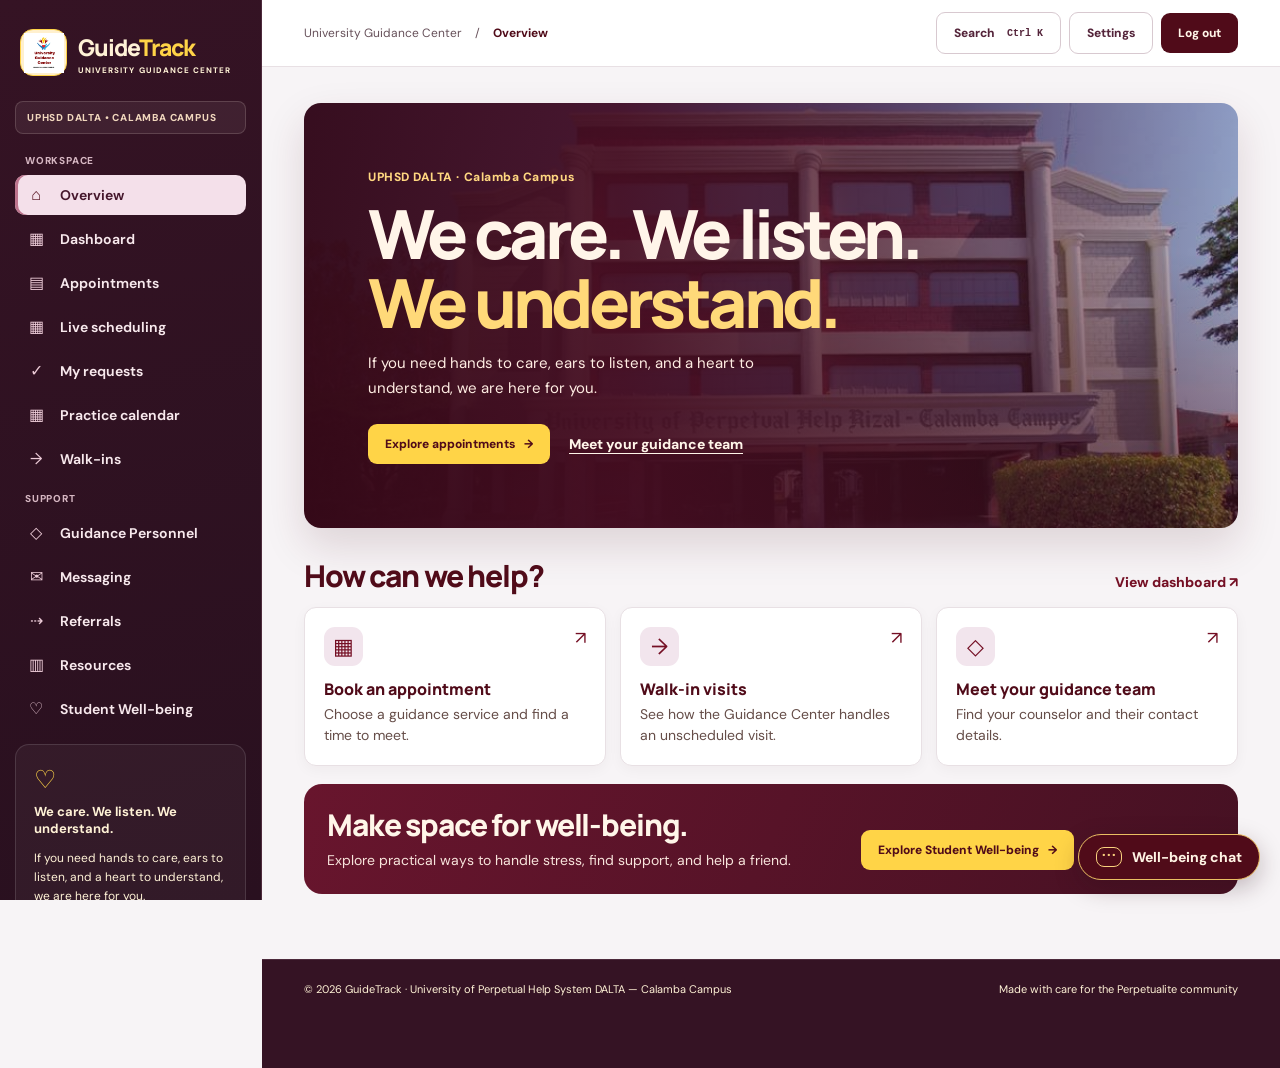
==== commit ae63db8d: "Redesign the guidance workspace and replace Toolkit with My requests" ====
--- a/index.html
+++ b/index.html
@@ -1,17 +1,19 @@
-<!doctype html><html lang="en"><head><meta charset="UTF-8"><meta name="viewport" content="width=device-width, initial-scale=1"><meta name="theme-color" content="#740f24"><title>GuideTrack | University Guidance Center</title><meta name="description" content="GuideTrack guidance management portal for UPHSD Calamba"><link rel="preconnect" href="https://fonts.googleapis.com"><link rel="preconnect" href="https://fonts.gstatic.com" crossorigin><link href="https://fonts.googleapis.com/css2?family=DM+Sans:wght@400;500;600;700&family=Manrope:wght@400;500;600;700;800&display=swap" rel="stylesheet"><link rel="stylesheet" href="styles.css?v=maroon-yellow"><link rel="stylesheet" href="workspace.css?v=guidance-calendar"><link rel="stylesheet" href="toolkit.css?v=student-tools"></head><body class="portal-page"><a class="portal-skip" href="#content">Skip to content</a><div class="app"><aside class="sidebar"><a class="brand" href="#home"><span class="brand-icon"><img src="guidance-logo.png" alt="Guidance Center logo"></span><span><strong>Guide<span>Track</span></strong><small>UNIVERSITY GUIDANCE CENTER</small></span></a><div class="campus">UPHSD DALTA <span>•</span> CALAMBA CAMPUS</div><div class="nav-label">WORKSPACE</div><nav id="nav" aria-label="GuideTrack workspace">
+<!doctype html><html lang="en"><head><meta charset="UTF-8"><meta name="viewport" content="width=device-width, initial-scale=1"><meta name="theme-color" content="#740f24"><title>GuideTrack | University Guidance Center</title><meta name="description" content="GuideTrack guidance management portal for UPHSD Calamba"><link rel="preconnect" href="https://fonts.googleapis.com"><link rel="preconnect" href="https://fonts.gstatic.com" crossorigin><link href="https://fonts.googleapis.com/css2?family=DM+Sans:wght@400;500;600;700&family=Manrope:wght@400;500;600;700;800&display=swap" rel="stylesheet"><link rel="stylesheet" href="styles.css?v=maroon-yellow"><link rel="stylesheet" href="workspace.css?v=guidance-calendar"><link rel="stylesheet" href="portal-shell.css"></head><body class="portal-page"><a class="portal-skip" href="#content">Skip to content</a><div class="app"><aside class="sidebar"><a class="brand" href="#home"><span class="brand-icon"><img src="guidance-logo.png" alt="Guidance Center logo"></span><span><strong>Guide<span>Track</span></strong><small>UNIVERSITY GUIDANCE CENTER</small></span></a><div class="campus">UPHSD DALTA <span>•</span> CALAMBA CAMPUS</div><nav id="nav" aria-label="GuideTrack workspace">
+<div class="nav-label">Workspace</div>
 <a href="#home" data-page="home"><span class="portal-nav-icon" aria-hidden="true">&#8962;</span>Overview</a>
 <a href="#dashboard" data-page="dashboard"><span class="portal-nav-icon" aria-hidden="true">&#9638;</span>Dashboard</a>
 <a href="#appointments" data-page="appointments"><span class="portal-nav-icon" aria-hidden="true">&#9636;</span>Appointments</a>
 <a href="scheduling.html"><span class="portal-nav-icon" aria-hidden="true">&#9638;</span>Live scheduling</a>
-<a href="#calendar" data-page="calendar"><span class="portal-nav-icon" aria-hidden="true">&#9638;</span>Calendar</a>
+<a href="/scheduling.html#my-requests"><span class="portal-nav-icon" aria-hidden="true">&#10003;</span>My requests</a>
+<a href="#calendar" data-page="calendar"><span class="portal-nav-icon" aria-hidden="true">&#9638;</span>Practice calendar</a>
 <a href="#walk-in" data-page="walk-in"><span class="portal-nav-icon" aria-hidden="true">&#8594;</span>Walk-ins</a>
+<div class="nav-label">Support</div>
 <a href="#guidance" data-page="guidance"><span class="portal-nav-icon" aria-hidden="true">&#9671;</span>Guidance Personnel</a>
 <a href="#messages" data-page="messages"><span class="portal-nav-icon" aria-hidden="true">&#9993;</span>Messaging</a>
 <a href="#referrals" data-page="referrals"><span class="portal-nav-icon" aria-hidden="true">&#8674;</span>Referrals</a>
-<a href="/toolkit.html"><span class="portal-nav-icon" aria-hidden="true">&#9672;</span>Student Toolkit</a>
 <a href="#resources" data-page="resources"><span class="portal-nav-icon" aria-hidden="true">&#9637;</span>Resources</a>
 <a href="#wellbeing" data-page="wellbeing"><span class="portal-nav-icon" aria-hidden="true">&#9825;</span>Student Well-being</a>
-</nav><div class="side-bottom"><div class="support"><span class="support-icon">♡</span><strong>We care. We listen. We understand.</strong><p>If you need hands to care, ears to listen, and a heart to understand, we are here for you.</p><a href="#guidance">Meet our team <span>↗</span></a></div></div></aside><div class="main-wrap"><header class="topbar"><button id="menu" class="menu" type="button" aria-label="Toggle menu" aria-controls="nav" aria-expanded="false">☰</button><div class="breadcrumbs">University Guidance Center <span>/</span> <strong id="crumb">Overview</strong></div><div class="top-right"><button class="btn outline portal-controls-button" type="button" id="portal-search-open">Search <kbd>Ctrl K</kbd></button><button class="btn outline portal-controls-button" type="button" id="portal-preferences-open">Display</button><form method="post" action="/auth/logout"><button class="btn maroon" type="submit">Log out</button></form></div></header><main id="content" class="content" tabindex="-1"></main><footer class="footer">© 2026 GuideTrack · University of Perpetual Help System DALTA — Calamba Campus <span>Made with care for the Perpetualite community</span></footer></div></div><div id="toast" role="status" aria-live="polite"></div><script src="app.js?v=student-toolkit"></script><details class="awareness-chat" id="awareness-chat">
+</nav><div class="side-bottom"><div class="support"><span class="support-icon">♡</span><strong>We care. We listen. We understand.</strong><p>If you need hands to care, ears to listen, and a heart to understand, we are here for you.</p><a href="#guidance">Meet our team <span>↗</span></a></div></div></aside><div class="main-wrap"><header class="topbar"><button id="menu" class="menu" type="button" aria-label="Toggle menu" aria-controls="nav" aria-expanded="false">☰</button><div class="breadcrumbs">University Guidance Center <span>/</span> <strong id="crumb">Overview</strong></div><div class="top-right"><button class="btn outline portal-controls-button" type="button" id="portal-search-open">Search <kbd>Ctrl K</kbd></button><a class="btn outline portal-controls-button" href="/settings.html">Settings</a><form method="post" action="/auth/logout"><button class="btn maroon" type="submit">Log out</button></form></div></header><main id="content" class="content" tabindex="-1"></main><footer class="footer">© 2026 GuideTrack · University of Perpetual Help System DALTA — Calamba Campus <span>Made with care for the Perpetualite community</span></footer></div></div><div id="toast" role="status" aria-live="polite"></div><script src="app.js?v=workspace-shell"></script><details class="awareness-chat" id="awareness-chat">
   <summary class="chat-launcher"><span class="chat-icon" aria-hidden="true"></span><span>Well-being chat</span></summary>
   <section class="chat-window" aria-labelledby="chat-title">
     <header class="chat-header">
@@ -49,17 +51,8 @@
 </details><script src="wellbeing.js?v=internal-resources" defer></script><dialog id="portal-search" class="portal-dialog">
   <form method="dialog"><button class="btn outline portal-dialog-close" aria-label="Close search">Close</button></form>
   <h2>Find a page</h2>
-  <div class="field"><label for="portal-query">Search GuideTrack</label><input id="portal-query" type="search" placeholder="Try appointments or toolkit"></div>
+  <div class="field"><label for="portal-query">Search GuideTrack</label><input id="portal-query" type="search" placeholder="Try appointments or settings"></div>
   <div id="portal-results"></div>
 </dialog>
-<dialog id="portal-preferences" class="portal-dialog">
-  <form method="dialog"><button class="btn outline portal-dialog-close" aria-label="Close display settings">Close</button></form>
-  <h2>Display settings</h2>
-  <div class="portal-preferences-list">
-    <label><input type="checkbox" name="contrast"> Higher contrast</label>
-    <label><input type="checkbox" name="large-text"> Larger interface text</label>
-    <label><input type="checkbox" name="quiet-motion"> Reduce motion</label>
-  </div>
-  <button class="btn outline" id="portal-preferences-reset" type="button">Reset display settings</button>
-</dialog>
-<script src="portal-tools.js" defer></script></body></html>
+<script src="/preferences.js" defer></script>
+<script src="portal-tools.js?v=workspace-shell" defer></script></body></html>
--- a/portal-shell.css
+++ b/portal-shell.css
@@ -0,0 +1,100 @@
+.portal-page {
+  --portal-ink: #261e29;
+  --portal-muted: #625862;
+  --portal-edge: #e8e0e4;
+  background: #f7f4f6;
+  color: var(--portal-ink);
+}
+.portal-page .sidebar { background: linear-gradient(165deg, #351324, #29101f); border-color: #4d2a3c; padding-inline: 15px; }
+.portal-page .sidebar .campus {
+  margin: 22px 0 11px; padding: 9px 11px; text-align: left;
+  background: #fff0e611; color: #f1d7bd; border: 1px solid #fff0e629; border-radius: 8px;
+}
+.portal-page nav .nav-label { color: #d6b7c2; font-size: 10px; margin: 9px 10px 4px; letter-spacing: .08em; text-transform: uppercase; }
+.portal-page .sidebar nav a { color: #f8e9ed; font-weight: 650; min-height: 40px; padding: 9px 10px; }
+.portal-page .sidebar nav a:hover { background: #ffffff12; }
+.portal-page .sidebar nav a.active { background: #f4e0ea; color: #45172c; box-shadow: inset 3px 0 0 #bd748d; }
+.portal-page .portal-nav-icon { color: #edccd8; font-size: 16px; }
+.portal-page .sidebar .support { margin-top: 15px; background: #ffffff0b; border-color: #ffffff20; }
+.portal-page .sidebar .support a { color: #f4d8b3; }
+.portal-page .topbar { min-height: 66px; height: auto; padding-block: 12px; background: #fff; border-color: var(--portal-edge); }
+.portal-page .topbar .btn.outline { background: #fff; border-color: #d8c9d0; }
+.portal-page .top-right { gap: 8px; }
+.portal-page .topbar .btn { min-height: 38px; }
+
+.portal-page .content { max-width: 1380px; }
+.portal-page .content .two-col { align-items: start; gap: 19px; }
+.portal-page .page-intro { margin-bottom: 23px; padding: 3px 0 16px; border-bottom: 1px solid var(--portal-edge); }
+.portal-page .page-title { font-size: clamp(30px, 4vw, 44px); line-height: 1.11; }
+.portal-page .page-intro .subtitle { max-width: 66ch; margin-bottom: 0; color: var(--portal-muted); }
+.portal-page .panel, .portal-page .person, .portal-page .resource, .portal-service {
+  background: #fff; border-color: var(--portal-edge); border-radius: 12px; box-shadow: 0 4px 14px #3216260a;
+}
+.portal-page .panel { padding: clamp(15px, 3vw, 26px); }
+.portal-page .section-title { color: #3a182c; font-size: 18px; }
+.portal-page .field { gap: 6px; }
+.portal-page .field label { font-size: 13px; color: #493047; }
+.portal-page .field input, .portal-page .field select,.portal-page .field textarea {
+  min-height: 44px; padding: 10px 12px; background: #fff; border-color: #cdbfc8; color: var(--portal-ink);
+}
+.portal-page .btn.light { background: #f2e5ed; color: #54243a; }
+.portal-page .btn.outline { background: #fff; border-color: #d8c9d0; color: #54243a; }
+.portal-page .note { background: #f8f0f4; color: #633d52; border-left: 3px solid #bd748d; }
+.portal-page .empty { background: #f8f5f7; border: 1px solid var(--portal-edge); color: var(--portal-muted); text-align: left; min-height: 0; padding: 15px; }
+.portal-page .visit-card { border-color: var(--portal-edge); }
+.portal-page .visit-status { background: #f4e7ee; color: #65334f; border-color: #dfc9d6; }
+.portal-page .calendar-day { background: #fff; border-color: #e5dae1; }
+.portal-page .calendar-outside { background: #f6f2f5; }
+.portal-page .calendar-day[aria-pressed="true"] { background: #f4e4ed; border-color: var(--maroon); }
+.portal-page .calendar-total { background: #fff; border-color: var(--portal-edge); }
+.portal-page .footer { background: #351324; border-color: #4d2a3c; }
+.portal-hero { border-radius: 17px; }
+.portal-service-icon { background: #f2e5ed; }
+.scheduling-highlights > div { background: #351324; }
+.scheduling-highlights span { color: #f3d3df; }
+
+.dashboard-live { display: grid; grid-template-columns: 1fr auto; gap: 15px; align-items: start; }
+.dashboard-live p { margin: 8px 0 0; color: var(--portal-muted); }
+.dashboard-live-metrics { grid-column: 1 / -1; display: grid; grid-template-columns: repeat(4,minmax(0,1fr)); gap: 9px; }
+.dashboard-live-metrics:empty { display: none; }
+.dashboard-live-metrics div { display: grid; gap: 5px; padding: 12px; border: 1px solid var(--portal-edge); border-radius: 10px; background: #faf6f8; }
+.dashboard-live-metrics span { color: var(--portal-muted); font-size: 12px; }
+.dashboard-live-metrics strong { color: var(--maroon-deep); font-size: 24px; }
+.dashboard-practice { margin-top: 20px; }
+.dashboard-practice > summary { width: fit-content; cursor: pointer; color: var(--maroon); font-weight: 800; padding: 8px 0; }
+.dashboard-practice .role-panel { margin-top: 10px; }
+
+.portal-dialog { width: min(490px,calc(100vw - 26px)); max-height: 85dvh; padding: 20px; border: 1px solid var(--portal-edge); border-radius: 12px; background: #fff; color: var(--portal-ink); box-shadow: 0 24px 72px #31081344; }
+.portal-dialog::backdrop { background: #29101f99; }
+.portal-dialog h2 { margin: 4px 0 16px; }
+.portal-dialog-close { float: right; }
+#portal-results { display: grid; gap: 6px; margin-top: 12px; }
+#portal-results a { display: grid; gap: 3px; padding: 9px; background: #f8eff4; border-radius: 8px; }
+#portal-results a:hover { background: #f2e0ea; }
+#portal-results span { color: var(--portal-muted); font-size: 12px; }
+.portal-controls-button kbd { margin-left: 3px; font-size: 10px; }
+
+.settings-content { width: min(100%, 820px); }
+.settings-options { display: grid; margin-top: 10px; }
+.settings-option { display: flex; justify-content: space-between; align-items: center; gap: 16px; padding: 15px 0; border-bottom: 1px solid var(--portal-edge); cursor: pointer; }
+.settings-option span { display: grid; gap: 4px; }
+.settings-option small { color: var(--portal-muted); line-height: 1.4; }
+.settings-option input { appearance: none; display: block; flex: none; position: relative; width: 42px; height: 24px; border-radius: 20px; border: 1px solid #ae97a4; background: #eee7ec; cursor: pointer; }
+.settings-option input::before { content: ''; display: block; width: 16px; height: 16px; margin: 3px; border-radius: 50%; background: #745b6d; }
+.settings-option input:checked { background: var(--maroon); border-color: var(--maroon); }
+.settings-option input:checked::before { margin-left: 21px; background: #fff; }
+.settings-options .btn { justify-self: start; margin-top: 16px; }
+#settings-feedback { margin-bottom: 0; color: var(--portal-muted); }
+#settings-feedback:empty { display: none; }
+
+.portal-contrast { --portal-ink: #1c1018; --portal-muted: #3a2432; --portal-edge: #9c8795; }
+.portal-page.portal-contrast .field :is(input,select,textarea) { border-color: #715263; }
+.portal-large-text { font-size: 17px; }
+.portal-page.portal-large-text :is(.btn,.field label,.subtitle) { font-size: 15px; }
+.portal-quiet-motion *, .portal-quiet-motion *::before, .portal-quiet-motion *::after { animation: none !important; transition: none !important; scroll-behavior: auto !important; }
+@media (max-width: 760px) { .portal-controls-button kbd { display:none; } .portal-page .top-right { gap: 4px; } .portal-page .top-right .btn { padding: 7px 9px; } }
+@media (max-width: 460px) {
+  .dashboard-live { grid-template-columns: 1fr; }
+  .dashboard-live-metrics { grid-template-columns: repeat(2,minmax(0,1fr)); }
+  .portal-page .topbar .breadcrumbs { display:none; }
+}
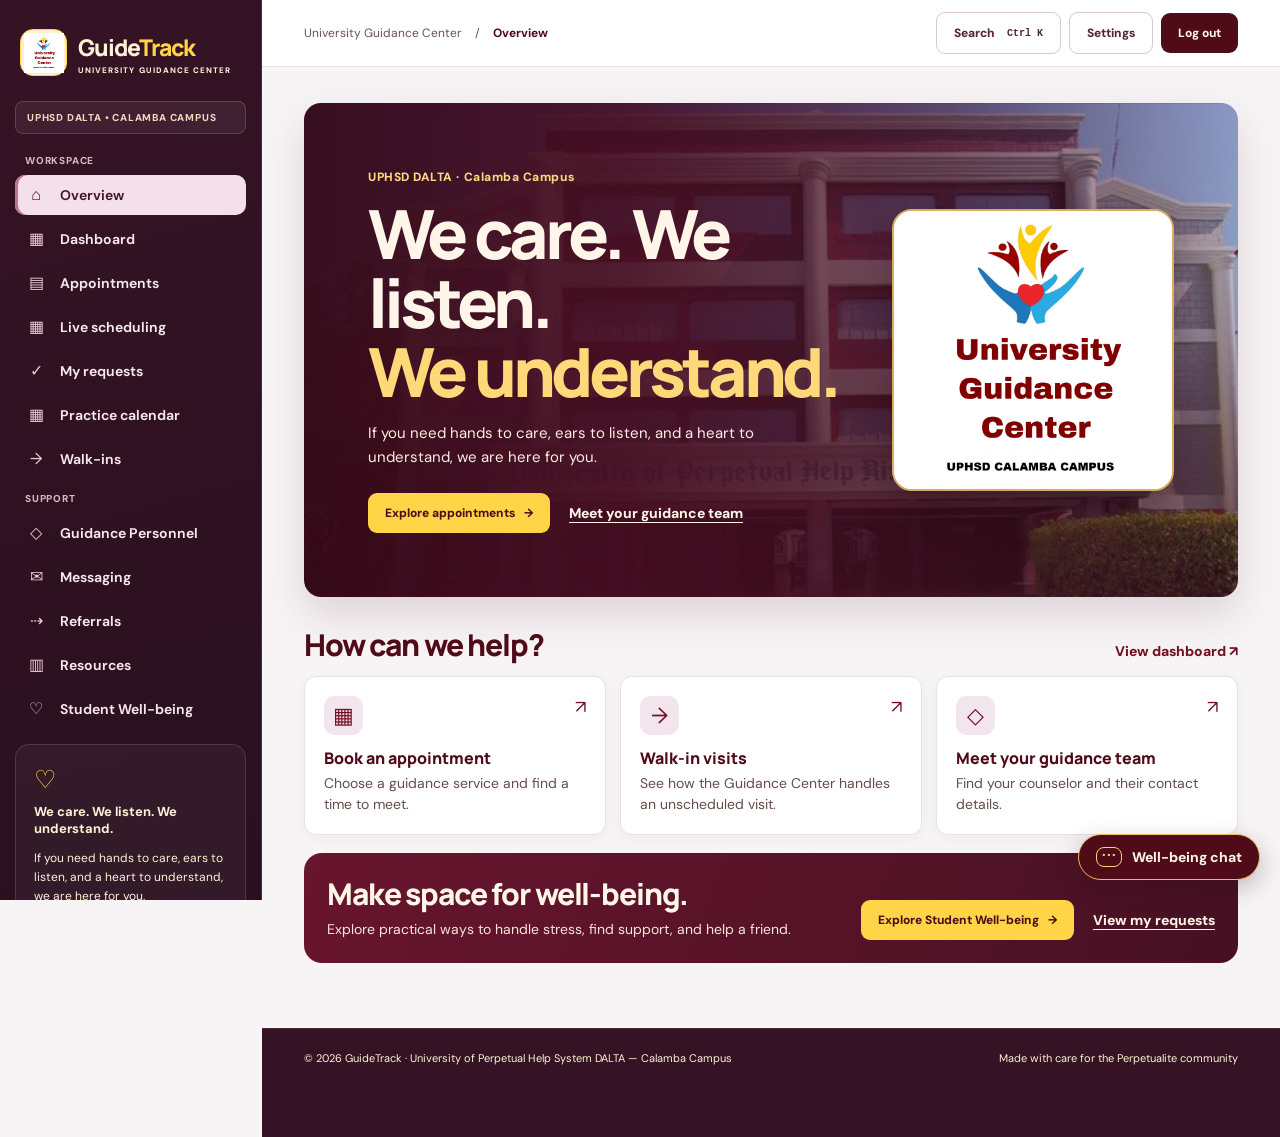
==== commit e28b3df7: "Feature the official Guidance Center logo on the overview" ====
--- a/index.html
+++ b/index.html
@@ -1,4 +1,4 @@
-<!doctype html><html lang="en"><head><meta charset="UTF-8"><meta name="viewport" content="width=device-width, initial-scale=1"><meta name="theme-color" content="#740f24"><title>GuideTrack | University Guidance Center</title><meta name="description" content="GuideTrack guidance management portal for UPHSD Calamba"><link rel="preconnect" href="https://fonts.googleapis.com"><link rel="preconnect" href="https://fonts.gstatic.com" crossorigin><link href="https://fonts.googleapis.com/css2?family=DM+Sans:wght@400;500;600;700&family=Manrope:wght@400;500;600;700;800&display=swap" rel="stylesheet"><link rel="stylesheet" href="styles.css?v=maroon-yellow"><link rel="stylesheet" href="workspace.css?v=guidance-calendar"><link rel="stylesheet" href="portal-shell.css"></head><body class="portal-page"><a class="portal-skip" href="#content">Skip to content</a><div class="app"><aside class="sidebar"><a class="brand" href="#home"><span class="brand-icon"><img src="guidance-logo.png" alt="Guidance Center logo"></span><span><strong>Guide<span>Track</span></strong><small>UNIVERSITY GUIDANCE CENTER</small></span></a><div class="campus">UPHSD DALTA <span>•</span> CALAMBA CAMPUS</div><nav id="nav" aria-label="GuideTrack workspace">
+<!doctype html><html lang="en"><head><meta charset="UTF-8"><meta name="viewport" content="width=device-width, initial-scale=1"><meta name="theme-color" content="#740f24"><title>GuideTrack | University Guidance Center</title><meta name="description" content="GuideTrack guidance management portal for UPHSD Calamba"><link rel="preconnect" href="https://fonts.googleapis.com"><link rel="preconnect" href="https://fonts.gstatic.com" crossorigin><link href="https://fonts.googleapis.com/css2?family=DM+Sans:wght@400;500;600;700&family=Manrope:wght@400;500;600;700;800&display=swap" rel="stylesheet"><link rel="stylesheet" href="styles.css?v=maroon-yellow"><link rel="stylesheet" href="workspace.css?v=guidance-calendar"><link rel="stylesheet" href="portal-shell.css?v=guidance-logo"></head><body class="portal-page"><a class="portal-skip" href="#content">Skip to content</a><div class="app"><aside class="sidebar"><a class="brand" href="#home"><span class="brand-icon"><img src="guidance-logo.png" alt="Guidance Center logo"></span><span><strong>Guide<span>Track</span></strong><small>UNIVERSITY GUIDANCE CENTER</small></span></a><div class="campus">UPHSD DALTA <span>•</span> CALAMBA CAMPUS</div><nav id="nav" aria-label="GuideTrack workspace">
 <div class="nav-label">Workspace</div>
 <a href="#home" data-page="home"><span class="portal-nav-icon" aria-hidden="true">&#8962;</span>Overview</a>
 <a href="#dashboard" data-page="dashboard"><span class="portal-nav-icon" aria-hidden="true">&#9638;</span>Dashboard</a>
@@ -13,7 +13,7 @@
 <a href="#referrals" data-page="referrals"><span class="portal-nav-icon" aria-hidden="true">&#8674;</span>Referrals</a>
 <a href="#resources" data-page="resources"><span class="portal-nav-icon" aria-hidden="true">&#9637;</span>Resources</a>
 <a href="#wellbeing" data-page="wellbeing"><span class="portal-nav-icon" aria-hidden="true">&#9825;</span>Student Well-being</a>
-</nav><div class="side-bottom"><div class="support"><span class="support-icon">♡</span><strong>We care. We listen. We understand.</strong><p>If you need hands to care, ears to listen, and a heart to understand, we are here for you.</p><a href="#guidance">Meet our team <span>↗</span></a></div></div></aside><div class="main-wrap"><header class="topbar"><button id="menu" class="menu" type="button" aria-label="Toggle menu" aria-controls="nav" aria-expanded="false">☰</button><div class="breadcrumbs">University Guidance Center <span>/</span> <strong id="crumb">Overview</strong></div><div class="top-right"><button class="btn outline portal-controls-button" type="button" id="portal-search-open">Search <kbd>Ctrl K</kbd></button><a class="btn outline portal-controls-button" href="/settings.html">Settings</a><form method="post" action="/auth/logout"><button class="btn maroon" type="submit">Log out</button></form></div></header><main id="content" class="content" tabindex="-1"></main><footer class="footer">© 2026 GuideTrack · University of Perpetual Help System DALTA — Calamba Campus <span>Made with care for the Perpetualite community</span></footer></div></div><div id="toast" role="status" aria-live="polite"></div><script src="app.js?v=workspace-shell"></script><details class="awareness-chat" id="awareness-chat">
+</nav><div class="side-bottom"><div class="support"><span class="support-icon">♡</span><strong>We care. We listen. We understand.</strong><p>If you need hands to care, ears to listen, and a heart to understand, we are here for you.</p><a href="#guidance">Meet our team <span>↗</span></a></div></div></aside><div class="main-wrap"><header class="topbar"><button id="menu" class="menu" type="button" aria-label="Toggle menu" aria-controls="nav" aria-expanded="false">☰</button><div class="breadcrumbs">University Guidance Center <span>/</span> <strong id="crumb">Overview</strong></div><div class="top-right"><button class="btn outline portal-controls-button" type="button" id="portal-search-open">Search <kbd>Ctrl K</kbd></button><a class="btn outline portal-controls-button" href="/settings.html">Settings</a><form method="post" action="/auth/logout"><button class="btn maroon" type="submit">Log out</button></form></div></header><main id="content" class="content" tabindex="-1"></main><footer class="footer">© 2026 GuideTrack · University of Perpetual Help System DALTA — Calamba Campus <span>Made with care for the Perpetualite community</span></footer></div></div><div id="toast" role="status" aria-live="polite"></div><script src="app.js?v=guidance-logo"></script><details class="awareness-chat" id="awareness-chat">
   <summary class="chat-launcher"><span class="chat-icon" aria-hidden="true"></span><span>Well-being chat</span></summary>
   <section class="chat-window" aria-labelledby="chat-title">
     <header class="chat-header">
--- a/portal-shell.css
+++ b/portal-shell.css
@@ -98,3 +98,20 @@
   .dashboard-live-metrics { grid-template-columns: repeat(2,minmax(0,1fr)); }
   .portal-page .topbar .breadcrumbs { display:none; }
 }
+
+.portal-hero { justify-content: space-between; gap: clamp(20px, 4vw, 50px); }
+.portal-hero-copy { min-width: 0; }
+.portal-guidance-logo {
+  flex: 0 0 auto; width: clamp(175px, 22vw, 285px); aspect-ratio: 1;
+  overflow: hidden; border: 2px solid #d9ad60; border-radius: 20px;
+  background: #fff; box-shadow: 0 15px 38px #23091366;
+}
+.portal-guidance-logo img { display: block; width: 100%; height: auto; transform: scale(1.16); }
+@media (max-width: 1100px) {
+  .portal-hero h1 { font-size: clamp(32px, 4.7vw, 53px); }
+  .portal-guidance-logo { width: clamp(150px, 20vw, 205px); }
+}
+@media (min-width: 761px) and (max-width: 950px), (max-width: 570px) {
+  .portal-hero { align-items: flex-start; flex-direction: column; }
+  .portal-guidance-logo { width: min(180px, 55vw); }
+}
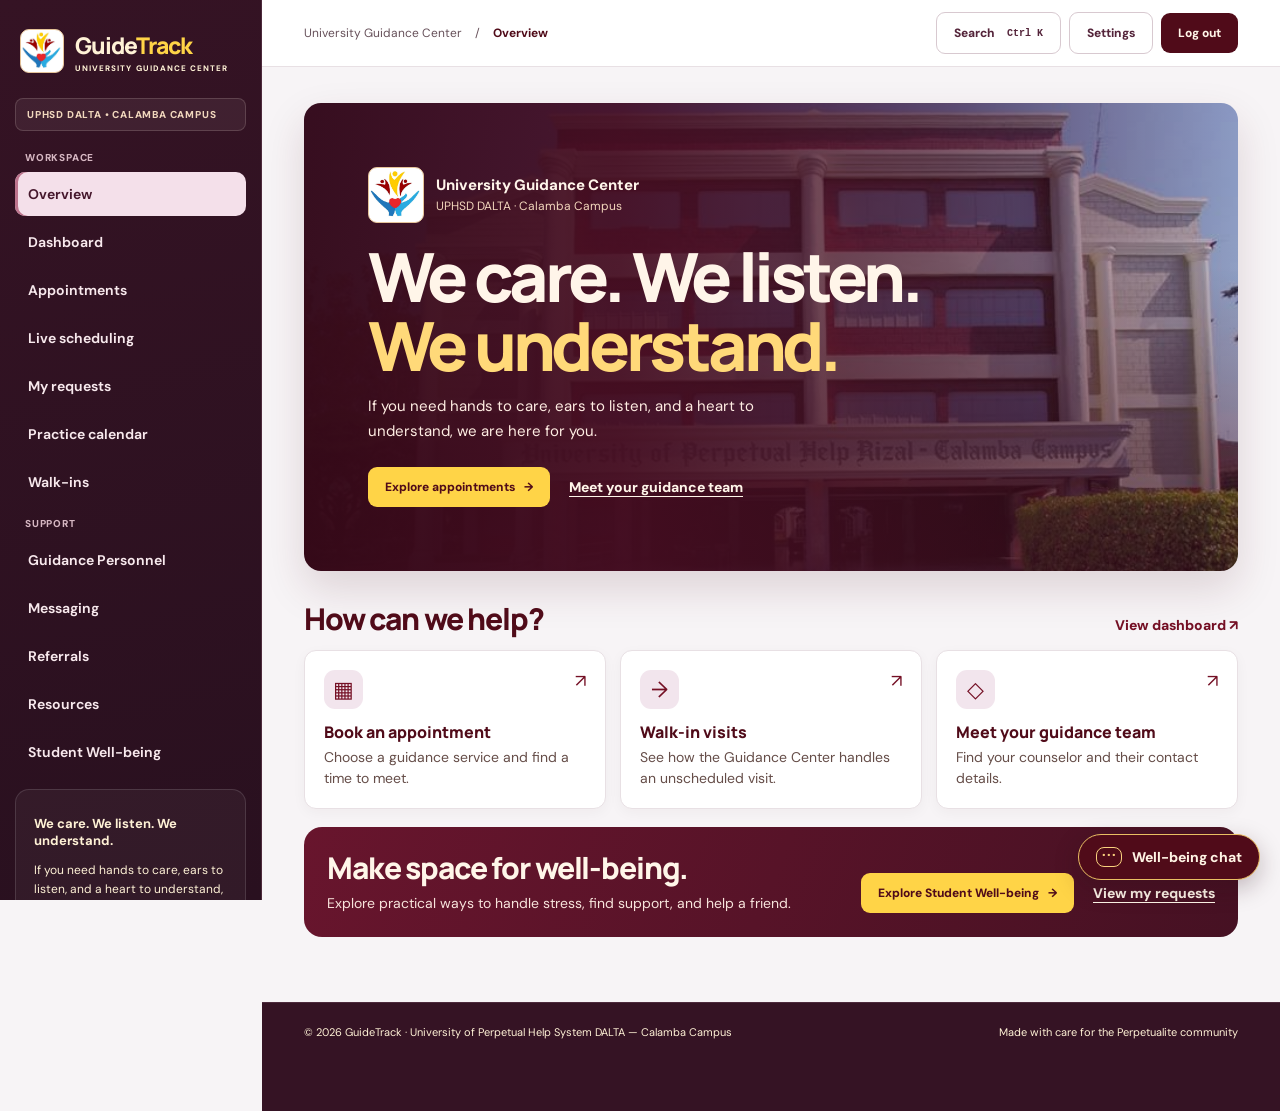
==== commit 040bd8ea: "Integrate Guidance Center branding and refine mobile navigation" ====
--- a/index.html
+++ b/index.html
@@ -1,19 +1,19 @@
-<!doctype html><html lang="en"><head><meta charset="UTF-8"><meta name="viewport" content="width=device-width, initial-scale=1"><meta name="theme-color" content="#740f24"><title>GuideTrack | University Guidance Center</title><meta name="description" content="GuideTrack guidance management portal for UPHSD Calamba"><link rel="preconnect" href="https://fonts.googleapis.com"><link rel="preconnect" href="https://fonts.gstatic.com" crossorigin><link href="https://fonts.googleapis.com/css2?family=DM+Sans:wght@400;500;600;700&family=Manrope:wght@400;500;600;700;800&display=swap" rel="stylesheet"><link rel="stylesheet" href="styles.css?v=maroon-yellow"><link rel="stylesheet" href="workspace.css?v=guidance-calendar"><link rel="stylesheet" href="portal-shell.css?v=guidance-logo"></head><body class="portal-page"><a class="portal-skip" href="#content">Skip to content</a><div class="app"><aside class="sidebar"><a class="brand" href="#home"><span class="brand-icon"><img src="guidance-logo.png" alt="Guidance Center logo"></span><span><strong>Guide<span>Track</span></strong><small>UNIVERSITY GUIDANCE CENTER</small></span></a><div class="campus">UPHSD DALTA <span>•</span> CALAMBA CAMPUS</div><nav id="nav" aria-label="GuideTrack workspace">
+<!doctype html><html lang="en"><head><meta charset="UTF-8"><meta name="viewport" content="width=device-width, initial-scale=1"><meta name="theme-color" content="#740f24"><title>GuideTrack | University Guidance Center</title><meta name="description" content="GuideTrack guidance management portal for UPHSD Calamba"><link rel="preconnect" href="https://fonts.googleapis.com"><link rel="preconnect" href="https://fonts.gstatic.com" crossorigin><link href="https://fonts.googleapis.com/css2?family=DM+Sans:wght@400;500;600;700&family=Manrope:wght@400;500;600;700;800&display=swap" rel="stylesheet"><link rel="stylesheet" href="styles.css?v=maroon-yellow"><link rel="stylesheet" href="workspace.css?v=guidance-calendar"><link rel="stylesheet" href="portal-shell.css?v=portal-mobile"></head><body class="portal-page"><a class="portal-skip" href="#content">Skip to content</a><div class="app"><aside class="sidebar" id="portal-sidebar"><a class="brand" href="#home"><span class="portal-emblem" aria-hidden="true"></span><span><strong>Guide<span>Track</span></strong><small>UNIVERSITY GUIDANCE CENTER</small></span></a><div class="campus">UPHSD DALTA <span>•</span> CALAMBA CAMPUS</div><nav id="nav" aria-label="GuideTrack workspace">
 <div class="nav-label">Workspace</div>
-<a href="#home" data-page="home"><span class="portal-nav-icon" aria-hidden="true">&#8962;</span>Overview</a>
-<a href="#dashboard" data-page="dashboard"><span class="portal-nav-icon" aria-hidden="true">&#9638;</span>Dashboard</a>
-<a href="#appointments" data-page="appointments"><span class="portal-nav-icon" aria-hidden="true">&#9636;</span>Appointments</a>
-<a href="scheduling.html"><span class="portal-nav-icon" aria-hidden="true">&#9638;</span>Live scheduling</a>
-<a href="/scheduling.html#my-requests"><span class="portal-nav-icon" aria-hidden="true">&#10003;</span>My requests</a>
-<a href="#calendar" data-page="calendar"><span class="portal-nav-icon" aria-hidden="true">&#9638;</span>Practice calendar</a>
-<a href="#walk-in" data-page="walk-in"><span class="portal-nav-icon" aria-hidden="true">&#8594;</span>Walk-ins</a>
+<a href="#home" data-page="home">Overview</a>
+<a href="#dashboard" data-page="dashboard">Dashboard</a>
+<a href="#appointments" data-page="appointments">Appointments</a>
+<a href="scheduling.html">Live scheduling</a>
+<a href="/scheduling.html#my-requests">My requests</a>
+<a href="#calendar" data-page="calendar">Practice calendar</a>
+<a href="#walk-in" data-page="walk-in">Walk-ins</a>
 <div class="nav-label">Support</div>
-<a href="#guidance" data-page="guidance"><span class="portal-nav-icon" aria-hidden="true">&#9671;</span>Guidance Personnel</a>
-<a href="#messages" data-page="messages"><span class="portal-nav-icon" aria-hidden="true">&#9993;</span>Messaging</a>
-<a href="#referrals" data-page="referrals"><span class="portal-nav-icon" aria-hidden="true">&#8674;</span>Referrals</a>
-<a href="#resources" data-page="resources"><span class="portal-nav-icon" aria-hidden="true">&#9637;</span>Resources</a>
-<a href="#wellbeing" data-page="wellbeing"><span class="portal-nav-icon" aria-hidden="true">&#9825;</span>Student Well-being</a>
-</nav><div class="side-bottom"><div class="support"><span class="support-icon">♡</span><strong>We care. We listen. We understand.</strong><p>If you need hands to care, ears to listen, and a heart to understand, we are here for you.</p><a href="#guidance">Meet our team <span>↗</span></a></div></div></aside><div class="main-wrap"><header class="topbar"><button id="menu" class="menu" type="button" aria-label="Toggle menu" aria-controls="nav" aria-expanded="false">☰</button><div class="breadcrumbs">University Guidance Center <span>/</span> <strong id="crumb">Overview</strong></div><div class="top-right"><button class="btn outline portal-controls-button" type="button" id="portal-search-open">Search <kbd>Ctrl K</kbd></button><a class="btn outline portal-controls-button" href="/settings.html">Settings</a><form method="post" action="/auth/logout"><button class="btn maroon" type="submit">Log out</button></form></div></header><main id="content" class="content" tabindex="-1"></main><footer class="footer">© 2026 GuideTrack · University of Perpetual Help System DALTA — Calamba Campus <span>Made with care for the Perpetualite community</span></footer></div></div><div id="toast" role="status" aria-live="polite"></div><script src="app.js?v=guidance-logo"></script><details class="awareness-chat" id="awareness-chat">
+<a href="#guidance" data-page="guidance">Guidance Personnel</a>
+<a href="#messages" data-page="messages">Messaging</a>
+<a href="#referrals" data-page="referrals">Referrals</a>
+<a href="#resources" data-page="resources">Resources</a>
+<a href="#wellbeing" data-page="wellbeing">Student Well-being</a>
+</nav><div class="side-bottom"><div class="support"><strong>We care. We listen. We understand.</strong><p>If you need hands to care, ears to listen, and a heart to understand, we are here for you.</p><a href="#guidance">Meet our team</a></div></div></aside><button class="portal-nav-scrim" type="button" aria-label="Close navigation" tabindex="-1" hidden></button><div class="main-wrap"><header class="topbar"><button id="menu" class="menu" type="button" aria-label="Toggle menu" aria-controls="portal-sidebar" aria-expanded="false">☰</button><div class="breadcrumbs">University Guidance Center <span>/</span> <strong id="crumb">Overview</strong></div><div class="top-right"><button class="btn outline portal-controls-button" type="button" id="portal-search-open">Search <kbd>Ctrl K</kbd></button><a class="btn outline portal-controls-button" href="/settings.html">Settings</a><form method="post" action="/auth/logout"><button class="btn maroon" type="submit">Log out</button></form></div></header><main id="content" class="content" tabindex="-1"></main><footer class="footer">© 2026 GuideTrack · University of Perpetual Help System DALTA — Calamba Campus <span>Made with care for the Perpetualite community</span></footer></div></div><div id="toast" role="status" aria-live="polite"></div><script src="app.js?v=portal-mobile"></script><details class="awareness-chat" id="awareness-chat">
   <summary class="chat-launcher"><span class="chat-icon" aria-hidden="true"></span><span>Well-being chat</span></summary>
   <section class="chat-window" aria-labelledby="chat-title">
     <header class="chat-header">
--- a/portal-shell.css
+++ b/portal-shell.css
@@ -14,7 +14,6 @@
 .portal-page .sidebar nav a { color: #f8e9ed; font-weight: 650; min-height: 40px; padding: 9px 10px; }
 .portal-page .sidebar nav a:hover { background: #ffffff12; }
 .portal-page .sidebar nav a.active { background: #f4e0ea; color: #45172c; box-shadow: inset 3px 0 0 #bd748d; }
-.portal-page .portal-nav-icon { color: #edccd8; font-size: 16px; }
 .portal-page .sidebar .support { margin-top: 15px; background: #ffffff0b; border-color: #ffffff20; }
 .portal-page .sidebar .support a { color: #f4d8b3; }
 .portal-page .topbar { min-height: 66px; height: auto; padding-block: 12px; background: #fff; border-color: var(--portal-edge); }
@@ -99,19 +98,36 @@
   .portal-page .topbar .breadcrumbs { display:none; }
 }
 
-.portal-hero { justify-content: space-between; gap: clamp(20px, 4vw, 50px); }
-.portal-hero-copy { min-width: 0; }
-.portal-guidance-logo {
-  flex: 0 0 auto; width: clamp(175px, 22vw, 285px); aspect-ratio: 1;
-  overflow: hidden; border: 2px solid #d9ad60; border-radius: 20px;
-  background: #fff; box-shadow: 0 15px 38px #23091366;
+.portal-emblem {
+  display: block; flex: 0 0 auto; width: 44px; height: 44px; border-radius: 9px;
+  border: 1px solid #e5c399;
+  background: #fff url("/guidance-center-lockup.png") center 14% / 270% no-repeat;
 }
-.portal-guidance-logo img { display: block; width: 100%; height: auto; transform: scale(1.16); }
-@media (max-width: 1100px) {
-  .portal-hero h1 { font-size: clamp(32px, 4.7vw, 53px); }
-  .portal-guidance-logo { width: clamp(150px, 20vw, 205px); }
+.portal-identity { display: flex; align-items: center; gap: 12px; margin-bottom: 19px; }
+.portal-identity .portal-emblem { width: 56px; height: 56px; }
+.portal-identity strong, .portal-identity div > span { display: block; }
+.portal-identity strong { color: #fff5ea; font-weight: 800; font-size: 15px; }
+.portal-identity div > span { color: #f3d7bd; font-size: 12px; margin-top: 3px; line-height: 1.4; }
+.portal-page .sidebar nav a { min-height: 44px; padding-inline: 13px; }
+.portal-nav-scrim { display: none; }
+.portal-page .team-grid, .portal-page .calendar-grid { min-width: 0; }
+.portal-page .content .field, .portal-page .content .two-col > * { min-width: 0; }
+@media (max-width: 760px) {
+  .portal-page .sidebar { visibility: hidden; height: 100dvh; overscroll-behavior: contain; }
+  .portal-page .sidebar.open { visibility: visible; z-index: 52; }
+  .portal-nav-scrim:not([hidden]) { display: block; position: fixed; inset: 0; z-index: 51; border: 0; background: #21101f91; }
+  .portal-page .menu { min-width: 44px; min-height: 44px; }
+  .portal-page .topbar { gap: 6px; padding-inline: 12px; }
+  .portal-page .top-right { margin-left: auto; }
+  .portal-page .content { padding-inline: 14px; }
+  .portal-page .content .field :is(input, select, textarea) { width: 100%; min-width: 0; max-width: 100%; font-size: 16px; }
+  .portal-hero { min-height: 0; padding: 26px 19px; }
+  .portal-hero h1 { font-size: clamp(32px, 8vw, 51px); }
+  .portal-hero-actions { gap: 12px; }
+  .portal-hero-actions .btn { min-height: 44px; }
 }
-@media (min-width: 761px) and (max-width: 950px), (max-width: 570px) {
-  .portal-hero { align-items: flex-start; flex-direction: column; }
-  .portal-guidance-logo { width: min(180px, 55vw); }
+@media (max-width: 380px) {
+  .portal-identity { gap: 9px; }
+  .portal-identity .portal-emblem { width: 46px; height: 46px; }
+  .portal-identity strong { font-size: 14px; }
 }
